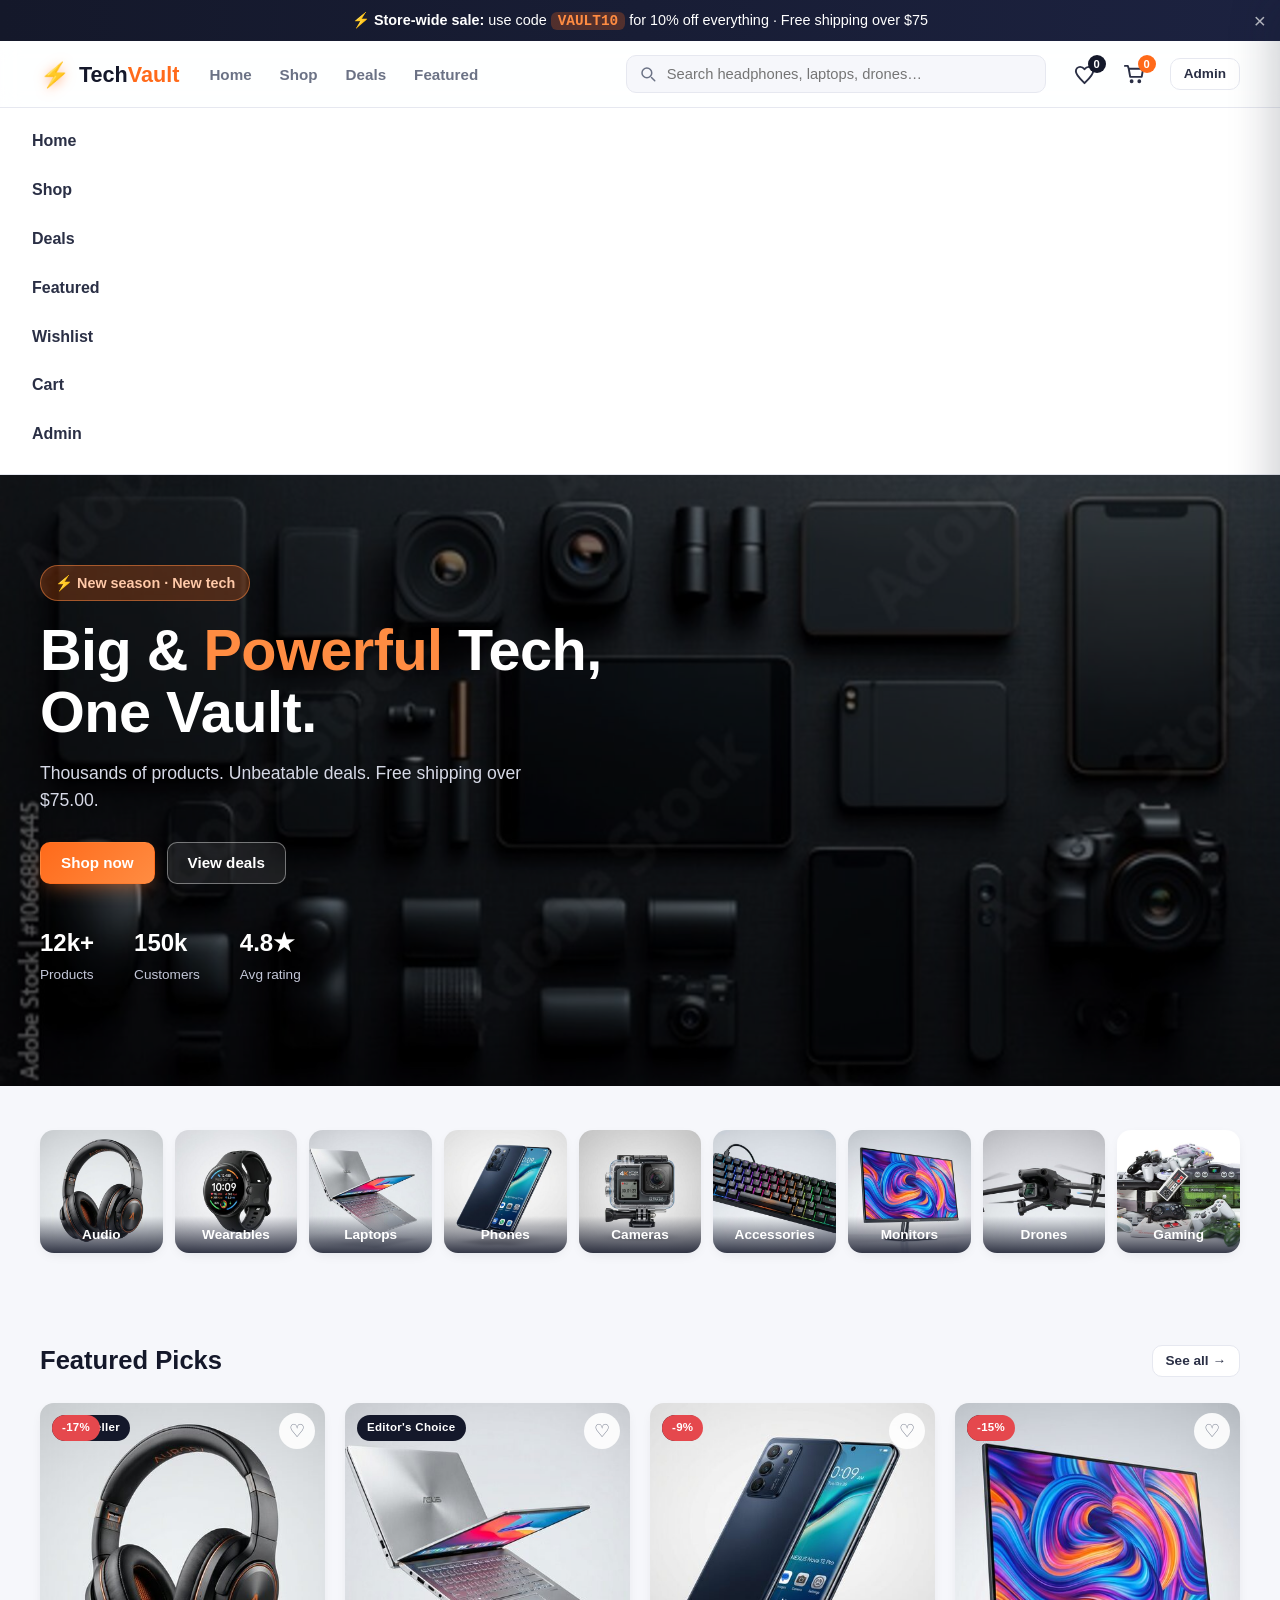
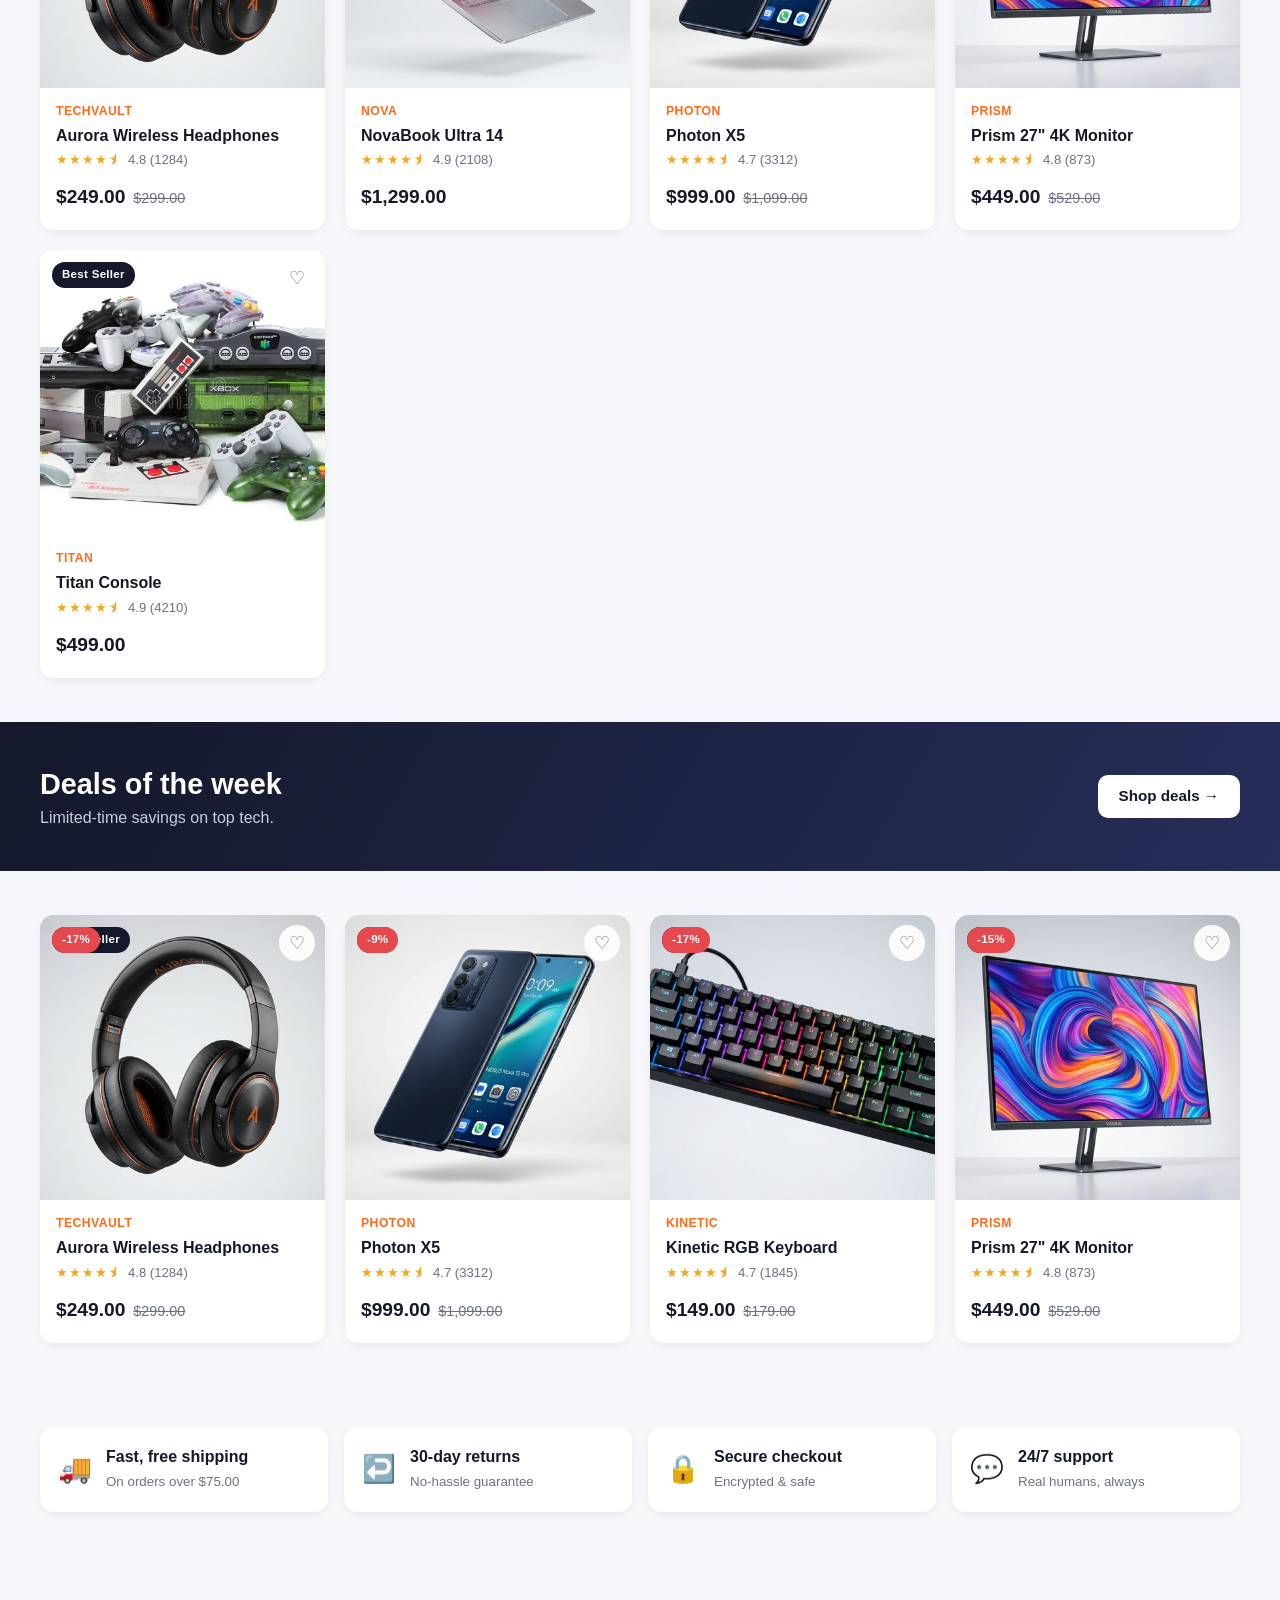
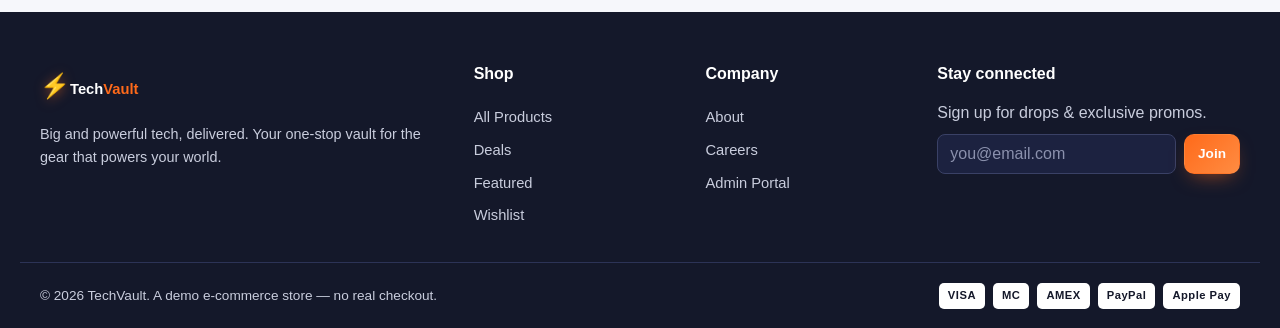
==== index.html @ e21f4eda "Build TechVault: full-featured static e-commerce store - Catalog of 12 tech products across 9 catego" ====
<!DOCTYPE html>
<html lang="en">
<head>
  <meta charset="UTF-8" />
  <meta name="viewport" content="width=device-width, initial-scale=1.0" />
  <title>TechVault — Big &amp; Powerful Tech Store</title>
  <meta name="description" content="TechVault: the full-featured electronics store. Shop laptops, phones, audio, wearables, cameras, drones and more with a powerful catalog, cart, checkout and admin." />
  <link rel="icon" href="data:image/svg+xml,<svg xmlns='http://www.w3.org/2000/svg' viewBox='0 0 100 100'><text y='.9em' font-size='90'>⚡</text></svg>" />
  <link rel="stylesheet" href="css/styles.css" />
</head>
<body>
  <!-- ============ TOP PROMO BAR ============ -->
  <div class="promo-bar" id="promoBar">
    <p>⚡ <strong>Store-wide sale:</strong> use code <code>VAULT10</code> for 10% off everything · Free shipping over $75</p>
    <button class="promo-close" aria-label="Dismiss promo" id="promoClose">&times;</button>
  </div>

  <!-- ============ HEADER ============ -->
  <header class="site-header" id="siteHeader">
    <div class="container header-inner">
      <a class="brand" href="#/" data-nav>
        <span class="brand-mark">⚡</span>
        <span class="brand-text">Tech<span>Vault</span></span>
      </a>

      <nav class="main-nav" aria-label="Primary">
        <a href="#/" data-nav>Home</a>
        <a href="#/shop" data-nav>Shop</a>
        <a href="#/shop?cat=deals" data-nav>Deals</a>
        <a href="#/shop?cat=featured" data-nav>Featured</a>
      </nav>

      <div class="header-search" role="search">
        <svg viewBox="0 0 24 24" class="search-ico" aria-hidden="true"><path d="M21 21l-4.35-4.35M17 10.5a6.5 6.5 0 11-13 0 6.5 6.5 0 0113 0z" fill="none" stroke="currentColor" stroke-width="2" stroke-linecap="round"/></svg>
        <input type="search" id="searchInput" placeholder="Search headphones, laptops, drones…" autocomplete="off" aria-label="Search products" />
        <div class="search-results" id="searchResults" hidden></div>
      </div>

      <div class="header-actions">
        <a href="#/wishlist" class="icon-btn" data-nav aria-label="Wishlist" data-count-el="wishlist">
          <svg viewBox="0 0 24 24" aria-hidden="true"><path d="M12 21C7 16 3 12.6 3 8.7 3 6 5 4 7.5 4c1.7 0 3.3.9 4.5 2.4C13.2 4.9 14.8 4 16.5 4 19 4 21 6 21 8.7c0 3.9-4 7.3-9 12.3z" fill="none" stroke="currentColor" stroke-width="2" stroke-linejoin="round"/></svg>
          <span class="count-badge" data-badge="wishlist" hidden>0</span>
        </a>
        <a href="#/cart" class="icon-btn" data-nav aria-label="Cart">
          <svg viewBox="0 0 24 24" aria-hidden="true"><path d="M6 6h15l-1.5 8.5h-12zM6 6L5 3H2M9 20a1 1 0 100-2 1 1 0 000 2zM17 20a1 1 0 100-2 1 1 0 000 2z" fill="none" stroke="currentColor" stroke-width="2" stroke-linecap="round" stroke-linejoin="round"/></svg>
          <span class="count-badge accent" data-badge="cart" hidden>0</span>
        </a>
        <a href="#/admin" class="btn btn-ghost btn-sm admin-link" data-nav>Admin</a>
      </div>

      <button class="nav-toggle" id="navToggle" aria-label="Menu" aria-expanded="false">
        <span></span><span></span><span></span>
      </button>
    </div>
  </header>

  <!-- ============ MOBILE MENU ============ -->
  <div class="mobile-menu" id="mobileMenu" hidden>
    <a href="#/" data-nav>Home</a>
    <a href="#/shop" data-nav>Shop</a>
    <a href="#/shop?cat=deals" data-nav>Deals</a>
    <a href="#/shop?cat=featured" data-nav>Featured</a>
    <a href="#/wishlist" data-nav>Wishlist</a>
    <a href="#/cart" data-nav>Cart</a>
    <a href="#/admin" data-nav>Admin</a>
  </div>

  <!-- ============ CART DRAWER ============ -->
  <aside class="drawer" id="cartDrawer" aria-hidden="true">
    <div class="drawer-header">
      <h2>Your Cart <span class="drawer-count" id="drawerCount">0</span></h2>
      <button class="icon-btn" id="drawerClose" aria-label="Close cart">&times;</button>
    </div>
    <div class="drawer-body" id="drawerBody"></div>
    <div class="drawer-footer" id="drawerFooter"></div>
  </aside>
  <div class="scrim" id="scrim" hidden></div>

  <!-- ============ MAIN ============ -->
  <main id="app" class="app" tabindex="-1"></main>

  <!-- ============ FOOTER ============ -->
  <footer class="site-footer">
    <div class="container footer-grid">
      <div class="footer-col">
        <a class="brand" href="#/" data-nav><span class="brand-mark">⚡</span><span class="brand-text">Tech<span>Vault</span></span></a>
        <p class="footer-tag">Big and powerful tech, delivered. Your one-stop vault for the gear that powers your world.</p>
      </div>
      <div class="footer-col">
        <h4>Shop</h4>
        <a href="#/shop" data-nav>All Products</a>
        <a href="#/shop?cat=deals" data-nav>Deals</a>
        <a href="#/shop?cat=featured" data-nav>Featured</a>
        <a href="#/wishlist" data-nav>Wishlist</a>
      </div>
      <div class="footer-col">
        <h4>Company</h4>
        <a href="#/" data-nav>About</a>
        <a href="#/" data-nav>Careers</a>
        <a href="#/admin" data-nav>Admin Portal</a>
      </div>
      <div class="footer-col">
        <h4>Stay connected</h4>
        <p>Sign up for drops &amp; exclusive promos.</p>
        <form class="newsletter" id="newsletterForm">
          <input type="email" placeholder="you@email.com" aria-label="Email" required />
          <button class="btn btn-primary btn-sm" type="submit">Join</button>
        </form>
      </div>
    </div>
    <div class="container footer-bottom">
      <span>© <span id="year"></span> TechVault. A demo e-commerce store — no real checkout.</span>
      <div class="footer-pay" aria-label="Payment methods">
        <span>VISA</span><span>MC</span><span>AMEX</span><span>PayPal</span><span>Apple&nbsp;Pay</span>
      </div>
    </div>
  </footer>

  <!-- ============ TOASTS ============ -->
  <div class="toasts" id="toasts" aria-live="polite"></div>

  <script src="js/data.js"></script>
  <script src="js/store.js"></script>
  <script src="js/app.js"></script>
</body>
</html>
---- css/styles.css ----
/* ============================================================
   TechVault — Design system & styles
   ============================================================ */

:root {
  --accent: #ff6a1a;
  --accent-2: #ff8c42;
  --ink: #14182a;
  --ink-2: #2a3150;
  --text: #2a2f45;
  --muted: #6b7285;
  --line: #e6e8f0;
  --bg: #f6f7fb;
  --card: #ffffff;
  --danger: #e5484d;
  --success: #16a34a;
  --gold: #f5a623;
  --radius: 14px;
  --shadow: 0 10px 30px -12px rgba(20,24,42,.18);
  --shadow-sm: 0 4px 14px -6px rgba(20,24,42,.15);
  --font: "Segoe UI", -apple-system, BlinkMacSystemFont, Roboto, Helvetica, Arial, sans-serif;
}

* { box-sizing: border-box; margin: 0; padding: 0; }
html { scroll-behavior: smooth; }
body {
  font-family: var(--font);
  color: var(--text);
  background: var(--bg);
  line-height: 1.55;
  -webkit-font-smoothing: antialiased;
}
img { max-width: 100%; display: block; }
a { color: inherit; text-decoration: none; }
button { font-family: inherit; cursor: pointer; }
input, select, textarea { font-family: inherit; font-size: 1rem; color: var(--text); }
.container { width: 100%; max-width: 1240px; margin: 0 auto; padding: 0 20px; }
.app { min-height: 60vh; }

/* ---------- Buttons ---------- */
.btn {
  display: inline-flex; align-items: center; justify-content: center; gap: 8px;
  padding: 11px 20px; border-radius: 10px; border: 1.5px solid transparent;
  font-weight: 600; font-size: .95rem; transition: all .18s ease; line-height: 1.2;
  background: transparent; color: var(--text); text-align: center;
}
.btn:active { transform: translateY(1px); }
.btn-primary { background: linear-gradient(135deg, var(--accent), var(--accent-2)); color: #fff; box-shadow: 0 8px 20px -8px rgba(255,106,26,.6); }
.btn-primary:hover { filter: brightness(1.06); transform: translateY(-1px); }
.btn-primary:disabled { opacity: .5; cursor: not-allowed; transform: none; }
.btn-ghost { border-color: var(--line); background: var(--card); }
.btn-ghost:hover { border-color: var(--accent); color: var(--accent); }
.btn-ghost.danger:hover { border-color: var(--danger); color: var(--danger); }
.btn-light { background: #fff; color: var(--ink); }
.btn-light:hover { background: #ffe9db; }
.btn-sm { padding: 7px 13px; font-size: .85rem; }
.btn-lg { padding: 14px 26px; font-size: 1.05rem; }
.btn-block { width: 100%; }

/* ---------- Promo bar ---------- */
.promo-bar { background: linear-gradient(90deg, var(--ink), #1c2240); color: #fff; text-align: center; padding: 9px 40px; font-size: .9rem; position: relative; }
.promo-bar code { background: rgba(255,106,26,.25); padding: 1px 7px; border-radius: 6px; color: var(--accent-2); font-weight: 700; }
.promo-close { position: absolute; right: 14px; top: 50%; transform: translateY(-50%); background: none; border: none; color: #fff; font-size: 1.3rem; line-height: 1; opacity: .7; }
.promo-close:hover { opacity: 1; }

/* ---------- Header ---------- */
.site-header { position: sticky; top: 0; z-index: 60; background: rgba(255,255,255,.9); backdrop-filter: blur(10px); border-bottom: 1px solid var(--line); transition: box-shadow .2s; }
.site-header.scrolled { box-shadow: var(--shadow-sm); }
.header-inner { display: flex; align-items: center; gap: 18px; height: 66px; }
.brand { display: inline-flex; align-items: center; gap: 9px; font-size: 1.35rem; font-weight: 800; color: var(--ink); white-space: nowrap; }
.brand-mark { font-size: 1.5rem; filter: drop-shadow(0 2px 6px rgba(255,106,26,.5)); }
.brand-text span { color: var(--accent); }
.main-nav { display: flex; gap: 4px; }
.main-nav a { padding: 8px 12px; border-radius: 8px; font-weight: 600; color: var(--muted); font-size: .95rem; transition: .15s; }
.main-nav a:hover { color: var(--accent); background: #fff1e8; }

.header-search { position: relative; flex: 1; max-width: 420px; margin-left: auto; }
.header-search .search-ico { position: absolute; left: 13px; top: 50%; transform: translateY(-50%); width: 18px; height: 18px; color: var(--muted); }
.header-search input { width: 100%; padding: 10px 14px 10px 40px; border: 1.5px solid var(--line); border-radius: 10px; background: var(--bg); font-size: .92rem; transition: .18s; }
.header-search input:focus { outline: none; border-color: var(--accent); background: #fff; box-shadow: 0 0 0 3px rgba(255,106,26,.15); }
.search-results { position: absolute; top: calc(100% + 8px); left: 0; right: 0; background: #fff; border: 1px solid var(--line); border-radius: 12px; box-shadow: var(--shadow); overflow: hidden; z-index: 70; }
.sr-item { display: flex; align-items: center; gap: 12px; padding: 10px 14px; border-bottom: 1px solid var(--line); transition: .12s; }
.sr-item:hover { background: var(--bg); }
.sr-item img { width: 42px; height: 42px; object-fit: cover; border-radius: 8px; background: var(--bg); }
.sr-item b, .sr-item small { display: block; }
.sr-item small { color: var(--muted); }
.sr-empty { padding: 14px; color: var(--muted); text-align: center; }

.header-actions { display: flex; align-items: center; gap: 8px; }
.icon-btn { position: relative; background: none; border: none; width: 42px; height: 42px; border-radius: 10px; display: inline-flex; align-items: center; justify-content: center; color: var(--text); font-size: 1.2rem; transition: .15s; }
.icon-btn svg { width: 23px; height: 23px; }
.icon-btn:hover { background: #fff1e8; color: var(--accent); }
.icon-btn.on { color: var(--accent); }
.icon-btn.big { font-size: 1.6rem; width: 52px; height: 52px; border: 1.5px solid var(--line); }
.count-badge { position: absolute; top: 2px; right: 0; background: var(--ink); color: #fff; font-size: .7rem; font-weight: 700; min-width: 18px; height: 18px; border-radius: 9px; display: inline-flex; align-items: center; justify-content: center; padding: 0 4px; }
.count-badge.accent { background: var(--accent); }
.admin-link { margin-left: 6px; }

/* ---------- Mobile menu / toggle ---------- */
.nav-toggle { display: none; background: none; border: none; flex-direction: column; gap: 5px; padding: 8px; }
.nav-toggle span { width: 24px; height: 2.5px; background: var(--ink); border-radius: 2px; }
.mobile-menu { display: flex; flex-direction: column; padding: 10px 20px 16px; background: #fff; border-bottom: 1px solid var(--line); gap: 2px; }
.mobile-menu a { padding: 11px 12px; border-radius: 8px; font-weight: 600; color: var(--text); }
.mobile-menu a:hover { background: var(--bg); color: var(--accent); }

/* ---------- Hero ---------- */
.hero { position: relative; color: #fff; overflow: hidden; }
.hero-bg { position: absolute; inset: 0; background-size: cover; background-position: center; filter: brightness(.45) saturate(1.1); }
.hero-inner { position: relative; padding: 90px 20px 100px; max-width: 1240px; margin: 0 auto; }
.hero-eyebrow { display: inline-block; background: rgba(255,106,26,.25); border: 1px solid rgba(255,138,66,.5); color: #ffc9a8; padding: 6px 14px; border-radius: 30px; font-weight: 600; font-size: .9rem; margin-bottom: 18px; }
.hero-title { font-size: clamp(2.2rem, 5vw, 3.6rem); line-height: 1.08; font-weight: 800; letter-spacing: -.5px; }
.hero-title em { font-style: normal; color: var(--accent-2); }
.hero-sub { margin-top: 16px; font-size: 1.1rem; color: #d6d9e6; max-width: 520px; }
.hero-cta { margin-top: 28px; display: flex; gap: 12px; flex-wrap: wrap; }
.hero-cta .btn-ghost { border-color: rgba(255,255,255,.4); background: rgba(255,255,255,.08); color: #fff; }
.hero-cta .btn-ghost:hover { background: rgba(255,255,255,.18); color: #fff; }
.hero-stats { margin-top: 40px; display: flex; gap: 40px; }
.hero-stats b { display: block; font-size: 1.5rem; }
.hero-stats span { color: #c3c7d8; font-size: .85rem; }

/* ---------- Sections ---------- */
.section { padding: 44px 20px; }
.section-head { display: flex; align-items: center; justify-content: space-between; margin-bottom: 22px; }
.section-head h2 { font-size: 1.6rem; color: var(--ink); }

/* ---------- Category tiles ---------- */
.cat-grid { display: grid; grid-template-columns: repeat(9, 1fr); gap: 12px; }
.cat-tile { position: relative; border-radius: var(--radius); overflow: hidden; aspect-ratio: 1/1; display: flex; align-items: flex-end; box-shadow: var(--shadow-sm); transition: transform .2s; }
.cat-tile:hover { transform: translateY(-4px); }
.cat-tile img { position: absolute; inset: 0; width: 100%; height: 100%; object-fit: cover; }
.cat-tile span { position: relative; z-index: 2; width: 100%; padding: 8px 6px; background: linear-gradient(transparent, rgba(20,24,42,.85)); color: #fff; font-weight: 700; font-size: .85rem; text-align: center; }

/* ---------- Product grid / cards ---------- */
.grid { display: grid; grid-template-columns: repeat(auto-fill, minmax(240px, 1fr)); gap: 20px; }
.card { background: var(--card); border-radius: var(--radius); overflow: hidden; box-shadow: var(--shadow-sm); transition: transform .2s, box-shadow .2s; display: flex; flex-direction: column; }
.card:hover { transform: translateY(-4px); box-shadow: var(--shadow); }
.card-media { position: relative; aspect-ratio: 1/1; background: #f2f3f8; overflow: hidden; }
.card-media img { width: 100%; height: 100%; object-fit: cover; transition: transform .3s; }
.card:hover .card-media img { transform: scale(1.05); }
.badge { position: absolute; top: 12px; left: 12px; background: var(--ink); color: #fff; font-size: .72rem; font-weight: 700; padding: 4px 10px; border-radius: 20px; letter-spacing: .3px; z-index: 2; }
.badge.discount { background: var(--danger); }
.wish-btn { position: absolute; top: 10px; right: 10px; width: 36px; height: 36px; border-radius: 50%; border: none; background: rgba(255,255,255,.9); color: var(--muted); font-size: 1.15rem; display: flex; align-items: center; justify-content: center; z-index: 2; transition: .15s; }
.wish-btn:hover { color: var(--danger); transform: scale(1.08); }
.wish-btn.on { color: var(--danger); }
.quick-add { position: absolute; bottom: 10px; left: 50%; transform: translateX(-50%) translateY(60px); background: rgba(20,24,42,.9); color: #fff; border: none; padding: 9px 16px; border-radius: 24px; font-weight: 600; font-size: .85rem; opacity: 0; transition: .2s; white-space: nowrap; z-index: 2; }
.card:hover .quick-add { opacity: 1; transform: translateX(-50%) translateY(0); }
.card-body { padding: 14px 16px 18px; display: flex; flex-direction: column; gap: 4px; flex: 1; }
.card-cat { color: var(--accent); font-size: .76rem; font-weight: 700; text-transform: uppercase; letter-spacing: .5px; }
.card-title { font-size: 1rem; color: var(--ink); font-weight: 700; line-height: 1.35; }
.card-title a:hover { color: var(--accent); }
.card-rate { color: var(--muted); font-size: .82rem; display: flex; align-items: center; gap: 6px; }
.stars { color: var(--gold); letter-spacing: 1px; }
.card-price { margin-top: auto; display: flex; align-items: baseline; gap: 8px; padding-top: 8px; }
.price { font-size: 1.2rem; font-weight: 800; color: var(--ink); }
.old { color: var(--muted); font-size: .9rem; }

/* ---------- Deals band ---------- */
.deals-band { background: linear-gradient(120deg, var(--ink), #262e5a); color: #fff; }
.deals-inner { display: flex; align-items: center; justify-content: space-between; gap: 20px; padding: 40px 20px; flex-wrap: wrap; }
.deals-inner h2 { font-size: 1.8rem; }
.deals-inner p { color: #c9cddd; }

/* ---------- Perks ---------- */
.perks { display: grid; grid-template-columns: repeat(auto-fit, minmax(220px, 1fr)); gap: 16px; padding: 40px 20px; }
.perk { display: flex; gap: 14px; align-items: center; background: var(--card); padding: 18px; border-radius: var(--radius); box-shadow: var(--shadow-sm); }
.perk > span { font-size: 1.7rem; }
.perk b { display: block; color: var(--ink); }
.perk small { color: var(--muted); }

/* ---------- Shop ---------- */
.shop { display: grid; grid-template-columns: 250px 1fr; gap: 28px; padding: 36px 20px; }
.shop-filters { background: var(--card); border-radius: var(--radius); padding: 20px; height: fit-content; position: sticky; top: 82px; display: flex; flex-direction: column; gap: 16px; box-shadow: var(--shadow-sm); }
.shop-filters h3 { color: var(--ink); font-size: 1.05rem; }
.f-group { display: flex; flex-direction: column; gap: 6px; }
.f-group label { font-size: .82rem; font-weight: 600; color: var(--muted); }
.f-group select, .f-group input[type="range"] { width: 100%; }
.shop-filters select { padding: 9px 10px; border: 1.5px solid var(--line); border-radius: 8px; background: var(--bg); }
.f-check { display: flex; align-items: center; gap: 8px; font-size: .9rem; font-weight: 600; }
.f-check input { accent-color: var(--accent); width: 17px; height: 17px; }
.shop-toolbar { display: flex; align-items: center; justify-content: space-between; margin-bottom: 20px; gap: 12px; flex-wrap: wrap; }
.shop-toolbar h2 { font-size: 1.5rem; color: var(--ink); }
.toolbar-right { display: flex; align-items: center; gap: 14px; }
.result-count { color: var(--muted); font-size: .9rem; }
.shop-main select { padding: 9px 10px; border: 1.5px solid var(--line); border-radius: 8px; background: var(--card); }
.pager { display: flex; gap: 8px; justify-content: center; margin-top: 30px; }
.pg { width: 38px; height: 38px; border-radius: 9px; border: 1.5px solid var(--line); background: #fff; font-weight: 600; }
.pg.active { background: var(--accent); border-color: var(--accent); color: #fff; }
.pg:hover { border-color: var(--accent); color: var(--accent); }

/* ---------- Breadcrumbs / PDP ---------- */
.crumbs { font-size: .85rem; color: var(--muted); margin-bottom: 18px; display: flex; gap: 6px; flex-wrap: wrap; }
.crumbs a:hover { color: var(--accent); }
.pdp { display: grid; grid-template-columns: 1fr 1fr; gap: 40px; align-items: start; }
.pdp-media { position: relative; background: #fff; border-radius: var(--radius); padding: 24px; box-shadow: var(--shadow-sm); }
.pdp-img img { width: 100%; aspect-ratio: 1/1; object-fit: cover; border-radius: 10px; }
.pdp-info h1 { font-size: 1.9rem; color: var(--ink); line-height: 1.2; margin: 8px 0 10px; }
.pdp-rate { display: flex; align-items: center; gap: 8px; color: var(--muted); font-size: .92rem; }
.pdp-price { display: flex; align-items: baseline; gap: 14px; margin: 18px 0; }
.pdp-price .price { font-size: 1.9rem; }
.pdp-price .save { color: var(--success); font-weight: 600; font-size: .9rem; }
.pdp-desc { color: var(--text); margin-bottom: 14px; }
.pdp-stock { font-weight: 700; color: var(--success); margin-bottom: 18px; font-size: .95rem; }
.pdp-stock.out { color: var(--danger); }
.pdp-buy { display: flex; align-items: center; gap: 12px; margin-bottom: 12px; flex-wrap: wrap; }
.qty { display: inline-flex; align-items: center; border: 1.5px solid var(--line); border-radius: 10px; overflow: hidden; }
.qty button { width: 40px; height: 46px; border: none; background: var(--bg); font-size: 1.2rem; }
.qty button:hover { background: #eef0f6; }
.qty input { width: 54px; text-align: center; border: none; height: 46px; font-weight: 700; -moz-appearance: textfield; }
.qty input::-webkit-outer-spin-button, .qty input::-webkit-inner-spin-button { -webkit-appearance: none; }
.qty.mini button { width: 30px; height: 30px; font-size: 1rem; }
.qty.mini span { padding: 0 8px; font-weight: 700; }
.pdp-actions { margin-bottom: 20px; }
.pdp-specs { list-style: none; border: 1px solid var(--line); border-radius: var(--radius); overflow: hidden; }
.pdp-specs li { display: flex; justify-content: space-between; padding: 11px 16px; border-bottom: 1px solid var(--line); font-size: .92rem; }
.pdp-specs li:last-child { border-bottom: none; }
.pdp-specs span { color: var(--muted); }
.pdp-specs b { color: var(--ink); }

/* ---------- Cart drawer ---------- */
.drawer { position: fixed; top: 0; right: 0; bottom: 0; width: min(420px, 92vw); background: #fff; z-index: 90; box-shadow: -10px 0 40px rgba(20,24,42,.2); transform: translateX(100%); transition: transform .28s ease; display: flex; flex-direction: column; }
.drawer.open { transform: translateX(0); }
.drawer-header { display: flex; align-items: center; justify-content: space-between; padding: 18px 20px; border-bottom: 1px solid var(--line); }
.drawer-header h2 { font-size: 1.2rem; color: var(--ink); }
.drawer-count { background: var(--accent); color: #fff; font-size: .8rem; padding: 2px 9px; border-radius: 12px; }
.drawer-body { flex: 1; overflow-y: auto; padding: 14px 20px; }
.dline { display: flex; gap: 12px; padding: 12px 0; border-bottom: 1px solid var(--line); align-items: center; }
.dline img { width: 62px; height: 62px; object-fit: cover; border-radius: 8px; background: var(--bg); }
.dline-info { flex: 1; font-size: .9rem; }
.dline-info a { font-weight: 600; color: var(--ink); }
.dline-info a:hover { color: var(--accent); }
.dline-info .qty { margin-top: 6px; }
.drawer-footer { padding: 16px 20px 20px; border-top: 1px solid var(--line); }
.scrim { position: fixed; inset: 0; background: rgba(20,24,42,.5); z-index: 80; }
.promo-form { display: flex; gap: 8px; margin-bottom: 12px; }
.promo-form input { flex: 1; padding: 9px 12px; border: 1.5px solid var(--line); border-radius: 8px; }
.promo-form input:focus { outline: none; border-color: var(--accent); }
.promo-active { display: flex; align-items: center; justify-content: space-between; background: #e8f7ee; color: var(--success); padding: 9px 12px; border-radius: 8px; font-size: .9rem; margin-bottom: 12px; }
.promo-active .icon-btn { color: var(--success); }
.totals { display: flex; flex-direction: column; gap: 8px; font-size: .95rem; }
.totals > div { display: flex; justify-content: space-between; color: var(--muted); }
.totals .grand { color: var(--ink); font-size: 1.15rem; font-weight: 800; border-top: 1px solid var(--line); padding-top: 10px; margin-top: 4px; }
.totals .disc { color: var(--success); }
.drawer-footer .btn { margin-top: 14px; }

/* ---------- Cart page ---------- */
.page-title { font-size: 1.9rem; color: var(--ink); margin-bottom: 24px; }
.cart-layout { display: grid; grid-template-columns: 1fr 360px; gap: 28px; align-items: start; }
.cart-line { display: grid; grid-template-columns: 80px 1fr auto 100px 30px; gap: 16px; align-items: center; background: var(--card); padding: 14px; border-radius: var(--radius); box-shadow: var(--shadow-sm); margin-bottom: 12px; }
.cart-line img { width: 80px; height: 80px; object-fit: cover; border-radius: 8px; }
.cl-info b { color: var(--ink); display: block; }
.cl-info b:hover { color: var(--accent); }
.cl-price { color: var(--muted); font-size: .9rem; }
.cl-line-total { font-weight: 800; color: var(--ink); }
.cart-actions { display: flex; justify-content: space-between; margin-top: 16px; }
.cart-summary { padding: 22px; height: fit-content; position: sticky; top: 82px; }
.cart-summary h3 { margin-bottom: 14px; color: var(--ink); }

/* ---------- Checkout ---------- */
.checkout-layout { display: grid; grid-template-columns: 1fr 380px; gap: 28px; align-items: start; }
.co-form { background: var(--card); padding: 26px; border-radius: var(--radius); box-shadow: var(--shadow-sm); }
.co-form h3 { color: var(--ink); margin: 18px 0 12px; font-size: 1.05rem; }
.co-form h3:first-child { margin-top: 0; }
.field { display: flex; flex-direction: column; gap: 6px; margin-bottom: 14px; }
.field label { font-size: .85rem; font-weight: 600; color: var(--muted); }
.field input, .field textarea { padding: 11px 13px; border: 1.5px solid var(--line); border-radius: 9px; background: var(--bg); }
.field input:focus, .field textarea:focus { outline: none; border-color: var(--accent); background: #fff; box-shadow: 0 0 0 3px rgba(255,106,26,.13); }
.row { display: grid; grid-template-columns: 1fr 1fr; gap: 12px; }

/* ---------- Order confirm ---------- */
.order-confirm { background: var(--card); border-radius: var(--radius); padding: 40px; text-align: center; box-shadow: var(--shadow); max-width: 640px; margin: 0 auto; }
.oc-ico { width: 72px; height: 72px; border-radius: 50%; background: var(--success); color: #fff; font-size: 2.2rem; display: inline-flex; align-items: center; justify-content: center; margin-bottom: 16px; }
.order-confirm h1 { color: var(--ink); }
.order-confirm > p { color: var(--muted); margin: 10px 0 24px; }
.oc-meta { display: flex; justify-content: center; gap: 30px; margin-bottom: 24px; flex-wrap: wrap; }
.oc-meta span { display: block; color: var(--muted); font-size: .8rem; }
.oc-meta b { color: var(--ink); font-size: 1.1rem; }
.pill { display: inline-block; padding: 3px 12px; border-radius: 20px; font-size: .78rem; font-weight: 700; }
.pill.processing { background: #fff4e0; color: #b2700a; }
.pill.shipped { background: #e0edff; color: #1c56c4; }
.pill.delivered { background: #e8f7ee; color: var(--success); }
.pill.cancelled { background: #fdeaea; color: var(--danger); }
.oc-items { border: 1px solid var(--line); border-radius: var(--radius); overflow: hidden; margin-bottom: 24px; text-align: left; }
.oc-line { display: flex; align-items: center; gap: 12px; padding: 10px 14px; border-bottom: 1px solid var(--line); font-size: .9rem; }
.oc-line:last-child { border-bottom: none; }
.oc-line img { width: 44px; height: 44px; object-fit: cover; border-radius: 6px; }
.oc-line span { flex: 1; }
.oc-cta { display: flex; gap: 12px; justify-content: center; flex-wrap: wrap; }

/* ---------- Order list ---------- */
.order-list { display: flex; flex-direction: column; gap: 12px; }
.order-row { display: grid; grid-template-columns: 1fr 130px 120px auto; gap: 16px; align-items: center; background: var(--card); padding: 16px 20px; border-radius: var(--radius); box-shadow: var(--shadow-sm); }
.order-row small { display: block; color: var(--muted); }
.order-thumbs { display: flex; gap: 6px; }
.order-thumbs img { width: 40px; height: 40px; object-fit: cover; border-radius: 6px; }

/* ---------- Admin ---------- */
.admin-head { display: flex; align-items: center; justify-content: space-between; flex-wrap: wrap; gap: 14px; }
.stat-grid { display: grid; grid-template-columns: repeat(auto-fit, minmax(180px, 1fr)); gap: 16px; margin: 20px 0 30px; }
.stat { padding: 20px; display: flex; flex-direction: column; gap: 4px; }
.stat span { font-size: 1.7rem; }
.stat b { font-size: 1.7rem; color: var(--ink); }
.stat small { color: var(--muted); }
.sub { color: var(--ink); margin: 26px 0 14px; font-size: 1.3rem; }
.admin-table { overflow-x: auto; }
.admin-table .at-head, .admin-table .at-row { display: grid; grid-template-columns: 2fr 1fr 1fr 1fr 1.3fr; gap: 12px; align-items: center; padding: 12px 18px; }
.admin-table .at-head { background: var(--bg); font-weight: 700; font-size: .82rem; color: var(--muted); text-transform: uppercase; }
.admin-table .at-row { border-top: 1px solid var(--line); font-size: .9rem; }
.at-prod { display: flex; align-items: center; gap: 12px; }
.at-prod img { width: 42px; height: 42px; object-fit: cover; border-radius: 6px; }
.at-actions { display: flex; gap: 8px; align-items: center; }
.admin-table select { padding: 7px; border: 1.5px solid var(--line); border-radius: 7px; background: var(--bg); }
.admin-form { padding: 26px; max-width: 720px; }
.form-actions { display: flex; gap: 12px; margin-top: 20px; }
.admin-form textarea { resize: vertical; }

/* ---------- Auth ---------- */
.auth { display: flex; justify-content: center; padding-top: 60px; }
.auth-card { padding: 34px; max-width: 400px; width: 100%; }
.auth-card h2 { margin-bottom: 6px; color: var(--ink); }
.auth-card p { color: var(--muted); margin-bottom: 18px; }
.hint { display: block; margin-top: 12px; color: var(--muted); font-size: .82rem; }
.hint code { background: var(--bg); padding: 2px 6px; border-radius: 5px; }

/* ---------- Empty state ---------- */
.empty-state { text-align: center; padding: 60px 20px; }
.empty-state h2 { color: var(--ink); margin-bottom: 8px; }
.empty-state h3 { color: var(--ink); margin-bottom: 8px; }
.empty-state p { color: var(--muted); margin-bottom: 20px; }
.empty-state .btn { margin: 6px 4px; }
.empty-state.small { padding: 30px 10px; }
.empty-state.small .btn { margin-top: 12px; }

/* ---------- Toasts ---------- */
.toasts { position: fixed; bottom: 22px; right: 22px; z-index: 120; display: flex; flex-direction: column; gap: 10px; }
.toast { background: var(--ink); color: #fff; padding: 13px 18px; border-radius: 10px; box-shadow: var(--shadow); font-size: .92rem; opacity: 0; transform: translateY(12px); transition: .25s; max-width: 320px; border-left: 4px solid var(--accent); }
.toast.show { opacity: 1; transform: translateY(0); }
.toast-error { border-left-color: var(--danger); }

/* ---------- Footer ---------- */
.site-footer { background: var(--ink); color: #c9cddd; margin-top: 60px; }
.footer-grid { display: grid; grid-template-columns: 2fr 1fr 1fr 1.5fr; gap: 30px; padding: 50px 20px 30px; }
.footer-col h4 { color: #fff; margin-bottom: 14px; font-size: 1rem; }
.footer-col a { display: block; padding: 5px 0; color: #c9cddd; font-size: .92rem; }
.footer-col a:hover { color: var(--accent-2); }
.footer-tag { margin-top: 14px; font-size: .9rem; }
.footer-grid .brand { color: #fff; }
.newsletter { display: flex; gap: 8px; margin-top: 8px; }
.newsletter input { flex: 1; padding: 10px 12px; border-radius: 8px; border: 1px solid #3a4166; background: #1c2240; color: #fff; }
.newsletter input::placeholder { color: #8b91ad; }
.newsletter input:focus { outline: none; border-color: var(--accent); }
.footer-bottom { display: flex; align-items: center; justify-content: space-between; border-top: 1px solid #2c3356; padding: 20px; font-size: .85rem; flex-wrap: wrap; gap: 12px; }
.footer-pay { display: flex; gap: 8px; }
.footer-pay span { background: #fff; color: var(--ink); font-weight: 800; font-size: .7rem; padding: 4px 9px; border-radius: 5px; letter-spacing: .5px; }

/* ---------- Responsive ---------- */
@media (max-width: 1024px) {
  .cat-grid { grid-template-columns: repeat(5, 1fr); }
  .main-nav { display: none; }
  .nav-toggle { display: flex; }
  .cart-layout, .checkout-layout { grid-template-columns: 1fr; }
  .cart-summary { position: static; }
  .footer-grid { grid-template-columns: 1fr 1fr; }
}
@media (max-width: 768px) {
  .header-inner { gap: 10px; }
  .header-search { order: 5; max-width: none; flex-basis: 100%; margin: 0 0 12px; }
  .header-inner { flex-wrap: wrap; height: auto; padding: 12px 20px; }
  .admin-link { display: none; }
  .shop { grid-template-columns: 1fr; }
  .shop-filters { position: static; }
  .pdp { grid-template-columns: 1fr; }
  .hero-inner { padding: 60px 20px; }
  .hero-stats { gap: 24px; }
  .cart-line { grid-template-columns: 60px 1fr auto; }
  .cart-line img { width: 60px; height: 60px; }
  .cl-line-total { grid-column: 2 / 3; }
  .cat-grid { grid-template-columns: repeat(3, 1fr); }
  .footer-grid { grid-template-columns: 1fr; }
  .order-row { grid-template-columns: 1fr 1fr; }
}
@media (max-width: 480px) {
  .row { grid-template-columns: 1fr; }
  .perks { grid-template-columns: 1fr; }
}
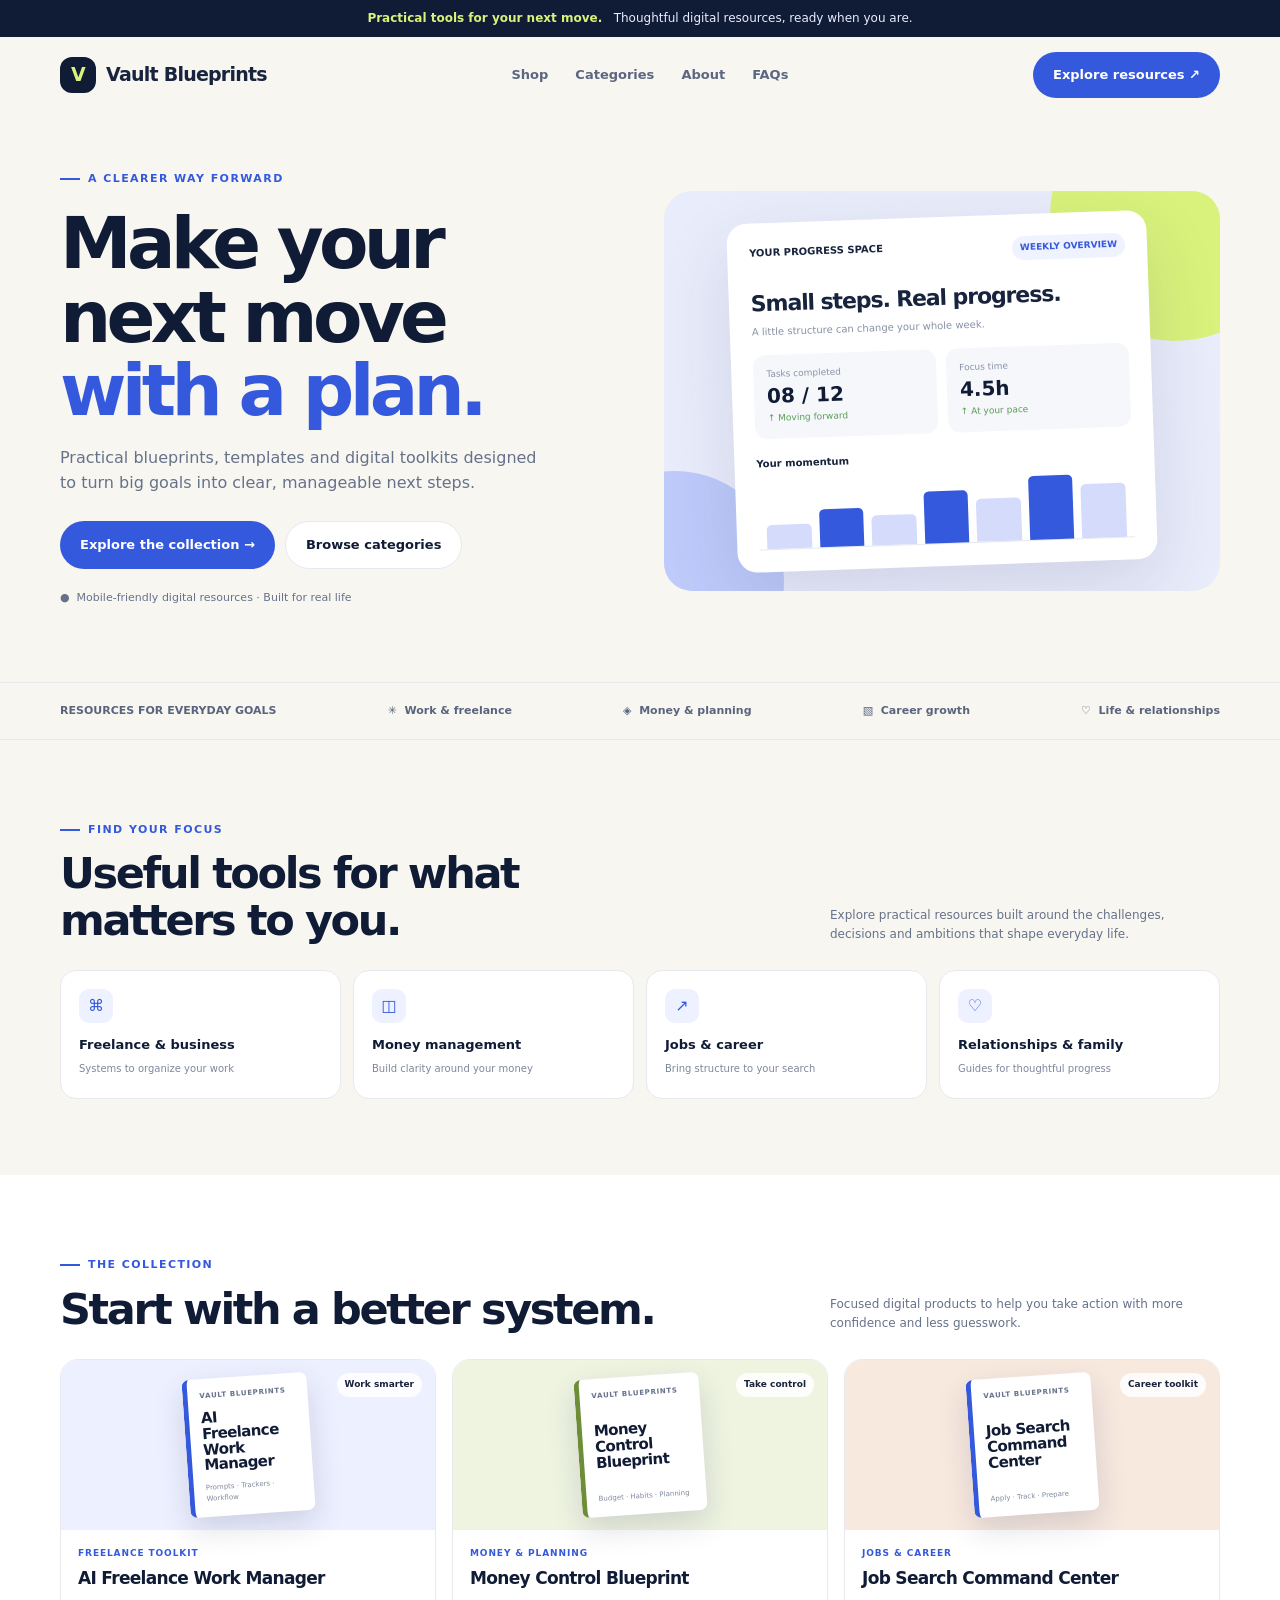
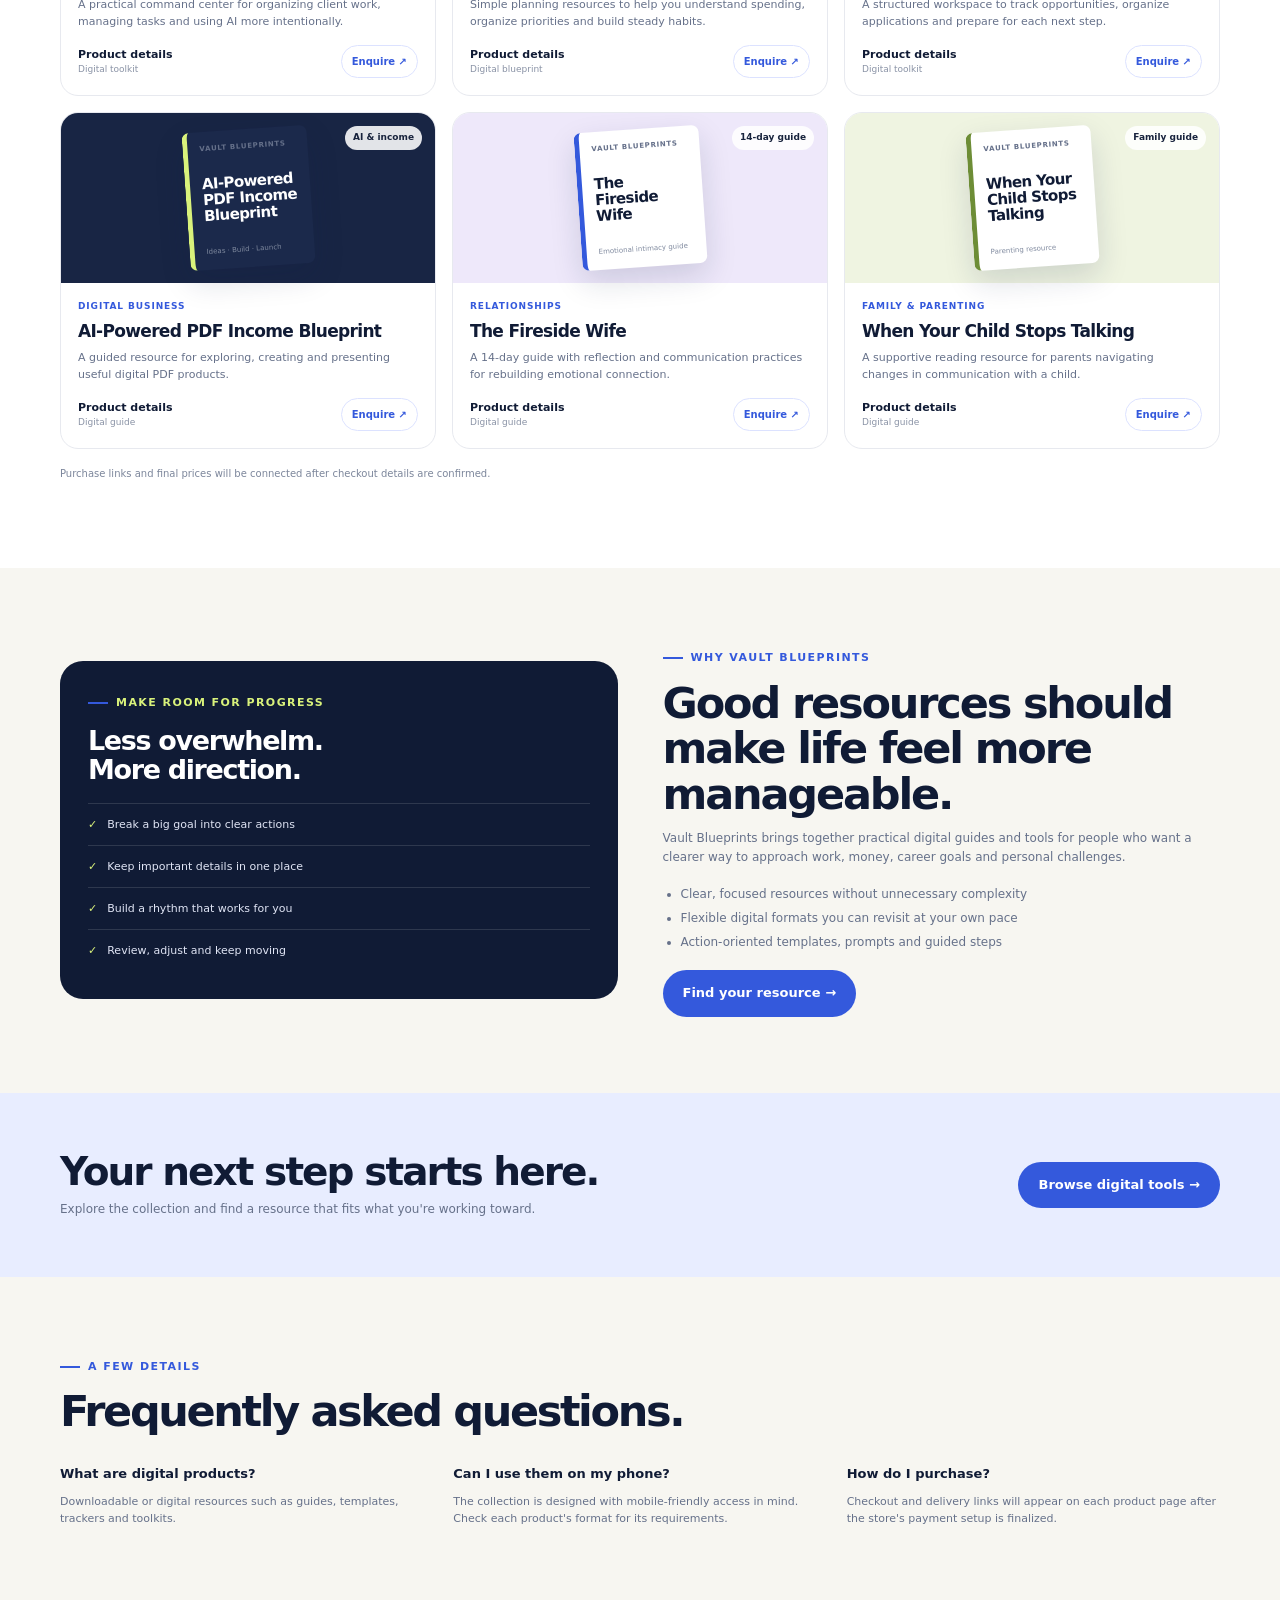
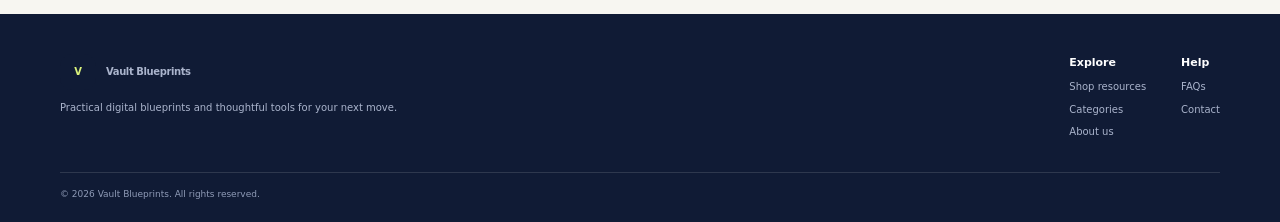
==== commit 0cee68f3: "feat: add responsive Vault Blueprints storefront homepage" ====
--- a/index.html
+++ b/index.html
@@ -1,126 +1,33 @@
-<!DOCTYPE html>
+<!doctype html>
 <html lang="en">
 <head>
-  <meta charset="UTF-8" />
-  <meta name="viewport" content="width=device-width, initial-scale=1.0" />
-  <title>TechVault — Big &amp; Powerful Tech Store</title>
-  <meta name="description" content="TechVault: the full-featured electronics store. Shop laptops, phones, audio, wearables, cameras, drones and more with a powerful catalog, cart, checkout and admin." />
-  <link rel="icon" href="data:image/svg+xml,<svg xmlns='http://www.w3.org/2000/svg' viewBox='0 0 100 100'><text y='.9em' font-size='90'>⚡</text></svg>" />
-  <link rel="stylesheet" href="css/styles.css" />
-</head>
+<meta charset="utf-8"><meta name="viewport" content="width=device-width,initial-scale=1">
+<meta name="theme-color" content="#101b35">
+<meta name="description" content="Practical digital blueprints, templates and toolkits for work, money, career and everyday life.">
+<title>Vault Blueprints — Tools for your next move</title>
+<style>
+:root{--navy:#101b35;--ink:#18233d;--muted:#66718a;--cream:#f7f6f1;--blue:#3459dc;--lime:#d9f27b;--line:#e7e9ef;--shadow:0 18px 50px #14234a12}*{box-sizing:border-box}html{scroll-behavior:smooth}body{margin:0;font-family:Inter,system-ui,-apple-system,"Segoe UI",sans-serif;color:var(--ink);background:var(--cream);line-height:1.55}a{text-decoration:none;color:inherit}.wrap{width:min(1160px,calc(100% - 36px));margin:auto}.announce{background:var(--navy);color:#e8edff;text-align:center;padding:9px;font-size:12px}.announce b{color:var(--lime)}header{height:76px;display:flex;align-items:center;justify-content:space-between}.brand{display:flex;align-items:center;gap:10px;font-weight:850;font-size:19px;letter-spacing:-.04em}.mark{display:grid;place-items:center;background:var(--navy);color:var(--lime);width:36px;height:36px;border-radius:12px}.nav{display:flex;gap:27px;color:#5c6680;font-size:13px;font-weight:650}.nav a:hover{color:var(--blue)}.btn{display:inline-flex;align-items:center;justify-content:center;padding:13px 20px;border-radius:30px;background:var(--blue);color:white;font-size:13px;font-weight:750}.btn.secondary{background:white;color:var(--navy);border:1px solid var(--line)}.hero{padding:52px 0 65px}.hero-grid{display:grid;grid-template-columns:1fr 1fr;align-items:center;gap:48px}.eyebrow{color:var(--blue);font-size:11px;letter-spacing:.13em;text-transform:uppercase;font-weight:850}.eyebrow:before{content:"";display:inline-block;width:20px;height:2px;background:var(--blue);vertical-align:middle;margin-right:8px}h1{font-size:clamp(42px,6vw,72px);line-height:1.02;letter-spacing:-.065em;color:var(--navy);margin:18px 0}h1 em{color:var(--blue);font-style:normal}.lead{font-size:16px;color:var(--muted);max-width:480px;margin-bottom:26px}.actions{display:flex;gap:10px;flex-wrap:wrap}.note{font-size:11px;color:var(--muted);margin-top:20px}.visual{background:#e9ecfa;min-height:400px;border-radius:28px;padding:25px;display:grid;place-items:center;position:relative;overflow:hidden}.visual:before,.visual:after{content:"";position:absolute;border-radius:50%;background:#d9f27b;width:250px;height:250px;right:-80px;top:-100px}.visual:after{background:#bdcafa;right:auto;top:auto;left:-100px;bottom:-100px;width:220px;height:220px}.dash{position:relative;z-index:1;background:white;border-radius:20px;padding:22px;width:min(100%,420px);box-shadow:0 25px 70px #25386b22;transform:rotate(-2deg)}.dash-top{display:flex;justify-content:space-between;font-size:10px;font-weight:800}.chip{background:#eff2ff;color:var(--blue);border-radius:20px;padding:5px 8px;font-size:9px}.dash h3{font-size:22px;letter-spacing:-.05em;margin:18px 0 3px}.dash p{font-size:10px;color:#8790a5;margin:0 0 15px}.metrics{display:grid;grid-template-columns:1fr 1fr;gap:10px}.metric{background:#f6f7fb;padding:13px;border-radius:12px}.metric small{display:block;color:#8992a7;font-size:9px}.metric b{font-size:20px;color:var(--navy)}.metric span{display:block;color:#5b9b58;font-size:9px}.bars{height:70px;display:flex;align-items:end;gap:8px;border-bottom:1px solid var(--line);padding:0 8px}.bars i{flex:1;background:#d5dcfb;border-radius:5px 5px 0 0}.bars i:nth-child(even){background:var(--blue)}.bars i:nth-child(1){height:35%}.bars i:nth-child(2){height:55%}.bars i:nth-child(3){height:43%}.bars i:nth-child(4){height:75%}.bars i:nth-child(5){height:62%}.bars i:nth-child(6){height:92%}.bars i:nth-child(7){height:78%}.trust{border-block:1px solid var(--line);padding:19px 0}.trust-row{display:flex;justify-content:space-between;gap:12px;flex-wrap:wrap;font-size:11px;font-weight:700;color:#59647d}.section{padding:76px 0}.section-head{display:flex;justify-content:space-between;align-items:end;gap:20px;margin-bottom:27px}.section-head h2{font-size:clamp(29px,4vw,43px);line-height:1.08;letter-spacing:-.055em;color:var(--navy);margin:10px 0 0}.section-head p{font-size:12px;color:var(--muted);max-width:390px;margin:0}.categories{display:grid;grid-template-columns:repeat(4,1fr);gap:12px}.category{background:white;border:1px solid var(--line);border-radius:16px;padding:18px;min-height:120px}.category:hover,.product:hover{box-shadow:var(--shadow);transform:translateY(-3px)}.cat-icon{display:grid;place-items:center;width:34px;height:34px;border-radius:10px;background:#eef1ff;color:var(--blue);margin-bottom:12px;font-size:16px}.category b{display:block;color:var(--navy);font-size:13px}.category small{color:#7e879b;font-size:10px}.shop{background:white}.products{display:grid;grid-template-columns:repeat(3,1fr);gap:16px}.product{border:1px solid var(--line);border-radius:18px;overflow:hidden;display:flex;flex-direction:column;transition:.2s;background:white}.art{min-height:170px;background:#edf0ff;display:grid;place-items:center;position:relative}.art.green{background:#eff4e1}.art.peach{background:#f8e9df}.art.dark{background:#182544}.art.lilac{background:#eee8fa}.tag{position:absolute;top:13px;right:13px;background:#ffffffdf;border-radius:20px;padding:5px 8px;font-size:9px;font-weight:800}.cover{width:125px;height:138px;background:white;border-radius:7px;box-shadow:0 12px 30px #17234826;padding:12px;display:flex;flex-direction:column;justify-content:space-between;transform:rotate(-4deg);border-left:5px solid var(--blue)}.green .cover{border-color:#6d8d36}.dark .cover{background:#1b294b;border-color:var(--lime)}.cover small{font-size:7px;font-weight:800;letter-spacing:.1em;color:#65708a}.cover strong{font-size:15px;line-height:1.05;letter-spacing:-.04em;color:var(--navy)}.dark .cover strong{color:white}.cover span{font-size:7px;color:#7f899e}.body{padding:17px;display:flex;flex-direction:column;flex:1}.type{font-size:9px;letter-spacing:.1em;text-transform:uppercase;color:var(--blue);font-weight:800}.body h3{font-size:17px;line-height:1.2;letter-spacing:-.04em;color:var(--navy);margin:7px 0}.body p{font-size:11px;color:var(--muted);margin:0 0 15px}.bottom{margin-top:auto;display:flex;justify-content:space-between;align-items:center;gap:8px}.price{font-size:11px;font-weight:800;color:var(--navy)}.price small{display:block;font-size:9px;font-weight:400;color:#8992a5}.link{font-size:10px;color:var(--blue);font-weight:800;border:1px solid #dce2ff;border-radius:20px;padding:8px 10px}.muted{font-size:10px;color:#7c869b;margin-top:17px}.about-grid{display:grid;grid-template-columns:1fr 1fr;gap:45px;align-items:center}.panel{background:var(--navy);color:white;padding:28px;border-radius:23px}.panel h3{font-size:27px;line-height:1.1;letter-spacing:-.05em;margin:12px 0 18px}.panel .eyebrow{color:var(--lime)}.task{border-top:1px solid #ffffff20;padding:12px 0;font-size:11px;color:#e0e5f5}.task span{color:var(--lime);margin-right:10px}.about-copy h2{font-size:clamp(30px,4vw,43px);line-height:1.06;letter-spacing:-.05em;color:var(--navy);margin:12px 0}.about-copy p,.about-copy li{font-size:12px;color:var(--muted)}.about-copy ul{padding-left:18px;line-height:2}.cta{background:#e8edff;padding:58px 0}.cta-row{display:flex;justify-content:space-between;align-items:center;gap:20px}.cta h2{font-size:clamp(27px,4vw,39px);line-height:1.1;letter-spacing:-.05em;color:var(--navy);margin:0 0 7px}.cta p{font-size:12px;color:var(--muted);margin:0}.faq-grid{display:grid;grid-template-columns:repeat(3,1fr);gap:20px}.faq-grid b{font-size:13px;color:var(--navy)}.faq-grid p{font-size:11px;color:var(--muted);margin-top:7px}.footer{background:var(--navy);color:white;padding:40px 0 20px}.footer-row{display:flex;justify-content:space-between;gap:25px;flex-wrap:wrap;padding-bottom:25px}.footer p,.footer a{font-size:10px;color:#aab4cc}.footer-links{display:flex;gap:35px}.footer-links b{display:block;color:white;font-size:11px;margin-bottom:8px}.footer-links a{display:block;margin:7px 0}.copyright{border-top:1px solid #ffffff20;padding-top:15px;color:#8f9bb7;font-size:9px}
+@media(max-width:850px){.hero-grid,.about-grid{grid-template-columns:1fr;gap:28px}.visual{min-height:360px}.categories{grid-template-columns:repeat(2,1fr)}.products{grid-template-columns:repeat(2,1fr)}.section{padding:60px 0}.section-head{align-items:start;flex-direction:column}.section-head p{max-width:600px}.cta-row{align-items:flex-start;flex-direction:column}}
+@media(max-width:560px){.wrap{width:calc(100% - 30px)}header{height:66px}.nav{display:none}.brand{font-size:16px}.mark{width:31px;height:31px}.hero{padding:34px 0 42px}h1{font-size:46px}.lead{font-size:14px}.visual{min-height:325px;padding:16px}.dash{padding:17px}.trust-row{justify-content:center}.trust-row span:first-child{width:100%;text-align:center}.categories{gap:9px}.category{padding:13px;min-height:112px}.products{grid-template-columns:1fr;gap:12px}.product{display:grid;grid-template-columns:38% 62%}.art{height:100%;min-height:100%;padding:8px}.cover{width:91px;height:115px;padding:9px}.cover strong{font-size:12px}.body{padding:14px}.body h3{font-size:15px}.body p{font-size:10px}.bottom{align-items:end}.price{font-size:10px}.link{font-size:9px;padding:7px 8px}.panel{padding:22px}.faq-grid{grid-template-columns:1fr;gap:12px}.footer-links{gap:20px}}@media(prefers-reduced-motion:reduce){html{scroll-behavior:auto}*,*:before,*:after{transition:none!important}}
+</style></head>
 <body>
-  <!-- ============ TOP PROMO BAR ============ -->
-  <div class="promo-bar" id="promoBar">
-    <p>⚡ <strong>Store-wide sale:</strong> use code <code>VAULT10</code> for 10% off everything · Free shipping over $75</p>
-    <button class="promo-close" aria-label="Dismiss promo" id="promoClose">&times;</button>
-  </div>
-
-  <!-- ============ HEADER ============ -->
-  <header class="site-header" id="siteHeader">
-    <div class="container header-inner">
-      <a class="brand" href="#/" data-nav>
-        <span class="brand-mark">⚡</span>
-        <span class="brand-text">Tech<span>Vault</span></span>
-      </a>
-
-      <nav class="main-nav" aria-label="Primary">
-        <a href="#/" data-nav>Home</a>
-        <a href="#/shop" data-nav>Shop</a>
-        <a href="#/shop?cat=deals" data-nav>Deals</a>
-        <a href="#/shop?cat=featured" data-nav>Featured</a>
-      </nav>
-
-      <div class="header-search" role="search">
-        <svg viewBox="0 0 24 24" class="search-ico" aria-hidden="true"><path d="M21 21l-4.35-4.35M17 10.5a6.5 6.5 0 11-13 0 6.5 6.5 0 0113 0z" fill="none" stroke="currentColor" stroke-width="2" stroke-linecap="round"/></svg>
-        <input type="search" id="searchInput" placeholder="Search headphones, laptops, drones…" autocomplete="off" aria-label="Search products" />
-        <div class="search-results" id="searchResults" hidden></div>
-      </div>
-
-      <div class="header-actions">
-        <a href="#/wishlist" class="icon-btn" data-nav aria-label="Wishlist" data-count-el="wishlist">
-          <svg viewBox="0 0 24 24" aria-hidden="true"><path d="M12 21C7 16 3 12.6 3 8.7 3 6 5 4 7.5 4c1.7 0 3.3.9 4.5 2.4C13.2 4.9 14.8 4 16.5 4 19 4 21 6 21 8.7c0 3.9-4 7.3-9 12.3z" fill="none" stroke="currentColor" stroke-width="2" stroke-linejoin="round"/></svg>
-          <span class="count-badge" data-badge="wishlist" hidden>0</span>
-        </a>
-        <a href="#/cart" class="icon-btn" data-nav aria-label="Cart">
-          <svg viewBox="0 0 24 24" aria-hidden="true"><path d="M6 6h15l-1.5 8.5h-12zM6 6L5 3H2M9 20a1 1 0 100-2 1 1 0 000 2zM17 20a1 1 0 100-2 1 1 0 000 2z" fill="none" stroke="currentColor" stroke-width="2" stroke-linecap="round" stroke-linejoin="round"/></svg>
-          <span class="count-badge accent" data-badge="cart" hidden>0</span>
-        </a>
-        <a href="#/admin" class="btn btn-ghost btn-sm admin-link" data-nav>Admin</a>
-      </div>
-
-      <button class="nav-toggle" id="navToggle" aria-label="Menu" aria-expanded="false">
-        <span></span><span></span><span></span>
-      </button>
-    </div>
-  </header>
-
-  <!-- ============ MOBILE MENU ============ -->
-  <div class="mobile-menu" id="mobileMenu" hidden>
-    <a href="#/" data-nav>Home</a>
-    <a href="#/shop" data-nav>Shop</a>
-    <a href="#/shop?cat=deals" data-nav>Deals</a>
-    <a href="#/shop?cat=featured" data-nav>Featured</a>
-    <a href="#/wishlist" data-nav>Wishlist</a>
-    <a href="#/cart" data-nav>Cart</a>
-    <a href="#/admin" data-nav>Admin</a>
-  </div>
-
-  <!-- ============ CART DRAWER ============ -->
-  <aside class="drawer" id="cartDrawer" aria-hidden="true">
-    <div class="drawer-header">
-      <h2>Your Cart <span class="drawer-count" id="drawerCount">0</span></h2>
-      <button class="icon-btn" id="drawerClose" aria-label="Close cart">&times;</button>
-    </div>
-    <div class="drawer-body" id="drawerBody"></div>
-    <div class="drawer-footer" id="drawerFooter"></div>
-  </aside>
-  <div class="scrim" id="scrim" hidden></div>
-
-  <!-- ============ MAIN ============ -->
-  <main id="app" class="app" tabindex="-1"></main>
-
-  <!-- ============ FOOTER ============ -->
-  <footer class="site-footer">
-    <div class="container footer-grid">
-      <div class="footer-col">
-        <a class="brand" href="#/" data-nav><span class="brand-mark">⚡</span><span class="brand-text">Tech<span>Vault</span></span></a>
-        <p class="footer-tag">Big and powerful tech, delivered. Your one-stop vault for the gear that powers your world.</p>
-      </div>
-      <div class="footer-col">
-        <h4>Shop</h4>
-        <a href="#/shop" data-nav>All Products</a>
-        <a href="#/shop?cat=deals" data-nav>Deals</a>
-        <a href="#/shop?cat=featured" data-nav>Featured</a>
-        <a href="#/wishlist" data-nav>Wishlist</a>
-      </div>
-      <div class="footer-col">
-        <h4>Company</h4>
-        <a href="#/" data-nav>About</a>
-        <a href="#/" data-nav>Careers</a>
-        <a href="#/admin" data-nav>Admin Portal</a>
-      </div>
-      <div class="footer-col">
-        <h4>Stay connected</h4>
-        <p>Sign up for drops &amp; exclusive promos.</p>
-        <form class="newsletter" id="newsletterForm">
-          <input type="email" placeholder="you@email.com" aria-label="Email" required />
-          <button class="btn btn-primary btn-sm" type="submit">Join</button>
-        </form>
-      </div>
-    </div>
-    <div class="container footer-bottom">
-      <span>© <span id="year"></span> TechVault. A demo e-commerce store — no real checkout.</span>
-      <div class="footer-pay" aria-label="Payment methods">
-        <span>VISA</span><span>MC</span><span>AMEX</span><span>PayPal</span><span>Apple&nbsp;Pay</span>
-      </div>
-    </div>
-  </footer>
-
-  <!-- ============ TOASTS ============ -->
-  <div class="toasts" id="toasts" aria-live="polite"></div>
-
-  <script src="js/data.js"></script>
-  <script src="js/store.js"></script>
-  <script src="js/app.js"></script>
-</body>
-</html>
+<div class="announce"><b>Practical tools for your next move.</b> &nbsp; Thoughtful digital resources, ready when you are.</div>
+<header class="wrap"><a class="brand" href="#"><span class="mark">V</span>Vault Blueprints</a><nav class="nav"><a href="#shop">Shop</a><a href="#categories">Categories</a><a href="#about">About</a><a href="#faq">FAQs</a></nav><a class="btn" href="#shop">Explore resources ↗</a></header>
+<main>
+<section class="hero"><div class="wrap hero-grid"><div><span class="eyebrow">A clearer way forward</span><h1>Make your next move <em>with a plan.</em></h1><p class="lead">Practical blueprints, templates and digital toolkits designed to turn big goals into clear, manageable next steps.</p><div class="actions"><a class="btn" href="#shop">Explore the collection →</a><a class="btn secondary" href="#categories">Browse categories</a></div><p class="note">● &nbsp;Mobile-friendly digital resources · Built for real life</p></div><div class="visual" aria-label="Decorative digital planning dashboard"><div class="dash"><div class="dash-top"><span>YOUR PROGRESS SPACE</span><span class="chip">WEEKLY OVERVIEW</span></div><h3>Small steps. Real progress.</h3><p>A little structure can change your whole week.</p><div class="metrics"><div class="metric"><small>Tasks completed</small><b>08 / 12</b><span>↑ Moving forward</span></div><div class="metric"><small>Focus time</small><b>4.5h</b><span>↑ At your pace</span></div></div><p style="font-weight:750;color:#18233d;margin:17px 0 8px">Your momentum</p><div class="bars"><i></i><i></i><i></i><i></i><i></i><i></i><i></i></div></div></div></div></section>
+<div class="trust"><div class="wrap trust-row"><span>RESOURCES FOR EVERYDAY GOALS</span><span>✳ &nbsp;Work & freelance</span><span>◈ &nbsp;Money & planning</span><span>▧ &nbsp;Career growth</span><span>♡ &nbsp;Life & relationships</span></div></div>
+<section class="section" id="categories"><div class="wrap"><div class="section-head"><div><span class="eyebrow">Find your focus</span><h2>Useful tools for what<br>matters to you.</h2></div><p>Explore practical resources built around the challenges, decisions and ambitions that shape everyday life.</p></div><div class="categories"><a class="category" href="#shop"><span class="cat-icon">⌘</span><b>Freelance & business</b><small>Systems to organize your work</small></a><a class="category" href="#shop"><span class="cat-icon">◫</span><b>Money management</b><small>Build clarity around your money</small></a><a class="category" href="#shop"><span class="cat-icon">↗</span><b>Jobs & career</b><small>Bring structure to your search</small></a><a class="category" href="#shop"><span class="cat-icon">♡</span><b>Relationships & family</b><small>Guides for thoughtful progress</small></a></div></div></section>
+<section class="section shop" id="shop"><div class="wrap"><div class="section-head"><div><span class="eyebrow">The collection</span><h2>Start with a better system.</h2></div><p>Focused digital products to help you take action with more confidence and less guesswork.</p></div><div class="products">
+<article class="product"><div class="art"><span class="tag">Work smarter</span><div class="cover"><small>VAULT BLUEPRINTS</small><strong>AI Freelance Work Manager</strong><span>Prompts · Trackers · Workflow</span></div></div><div class="body"><span class="type">Freelance toolkit</span><h3>AI Freelance Work Manager</h3><p>A practical command center for organizing client work, managing tasks and using AI more intentionally.</p><div class="bottom"><span class="price">Product details<small>Digital toolkit</small></span><a class="link" href="#contact">Enquire ↗</a></div></div></article>
+<article class="product"><div class="art green"><span class="tag">Take control</span><div class="cover"><small>VAULT BLUEPRINTS</small><strong>Money Control Blueprint</strong><span>Budget · Habits · Planning</span></div></div><div class="body"><span class="type">Money & planning</span><h3>Money Control Blueprint</h3><p>Simple planning resources to help you understand spending, organize priorities and build steady habits.</p><div class="bottom"><span class="price">Product details<small>Digital blueprint</small></span><a class="link" href="#contact">Enquire ↗</a></div></div></article>
+<article class="product"><div class="art peach"><span class="tag">Career toolkit</span><div class="cover"><small>VAULT BLUEPRINTS</small><strong>Job Search Command Center</strong><span>Apply · Track · Prepare</span></div></div><div class="body"><span class="type">Jobs & career</span><h3>Job Search Command Center</h3><p>A structured workspace to track opportunities, organize applications and prepare for each next step.</p><div class="bottom"><span class="price">Product details<small>Digital toolkit</small></span><a class="link" href="#contact">Enquire ↗</a></div></div></article>
+<article class="product"><div class="art dark"><span class="tag">AI & income</span><div class="cover"><small>VAULT BLUEPRINTS</small><strong>AI-Powered PDF Income Blueprint</strong><span>Ideas · Build · Launch</span></div></div><div class="body"><span class="type">Digital business</span><h3>AI-Powered PDF Income Blueprint</h3><p>A guided resource for exploring, creating and presenting useful digital PDF products.</p><div class="bottom"><span class="price">Product details<small>Digital guide</small></span><a class="link" href="#contact">Enquire ↗</a></div></div></article>
+<article class="product"><div class="art lilac"><span class="tag">14-day guide</span><div class="cover"><small>VAULT BLUEPRINTS</small><strong>The Fireside Wife</strong><span>Emotional intimacy guide</span></div></div><div class="body"><span class="type">Relationships</span><h3>The Fireside Wife</h3><p>A 14-day guide with reflection and communication practices for rebuilding emotional connection.</p><div class="bottom"><span class="price">Product details<small>Digital guide</small></span><a class="link" href="#contact">Enquire ↗</a></div></div></article>
+<article class="product"><div class="art green"><span class="tag">Family guide</span><div class="cover"><small>VAULT BLUEPRINTS</small><strong>When Your Child Stops Talking</strong><span>Parenting resource</span></div></div><div class="body"><span class="type">Family & parenting</span><h3>When Your Child Stops Talking</h3><p>A supportive reading resource for parents navigating changes in communication with a child.</p><div class="bottom"><span class="price">Product details<small>Digital guide</small></span><a class="link" href="#contact">Enquire ↗</a></div></div></article>
+</div><p class="muted">Purchase links and final prices will be connected after checkout details are confirmed.</p></div></section>
+<section class="section" id="about"><div class="wrap about-grid"><div class="panel"><span class="eyebrow">Make room for progress</span><h3>Less overwhelm.<br>More direction.</h3><div class="task"><span>✓</span>Break a big goal into clear actions</div><div class="task"><span>✓</span>Keep important details in one place</div><div class="task"><span>✓</span>Build a rhythm that works for you</div><div class="task"><span>✓</span>Review, adjust and keep moving</div></div><div class="about-copy"><span class="eyebrow">Why Vault Blueprints</span><h2>Good resources should make life feel more manageable.</h2><p>Vault Blueprints brings together practical digital guides and tools for people who want a clearer way to approach work, money, career goals and personal challenges.</p><ul><li>Clear, focused resources without unnecessary complexity</li><li>Flexible digital formats you can revisit at your own pace</li><li>Action-oriented templates, prompts and guided steps</li></ul><a class="btn" href="#shop">Find your resource →</a></div></div></section>
+<section class="cta" id="contact"><div class="wrap cta-row"><div><h2>Your next step starts here.</h2><p>Explore the collection and find a resource that fits what you're working toward.</p></div><a class="btn" href="#shop">Browse digital tools →</a></div></section>
+<section class="section" id="faq"><div class="wrap"><div class="section-head"><div><span class="eyebrow">A few details</span><h2>Frequently asked questions.</h2></div></div><div class="faq-grid"><div><b>What are digital products?</b><p>Downloadable or digital resources such as guides, templates, trackers and toolkits.</p></div><div><b>Can I use them on my phone?</b><p>The collection is designed with mobile-friendly access in mind. Check each product's format for its requirements.</p></div><div><b>How do I purchase?</b><p>Checkout and delivery links will appear on each product page after the store's payment setup is finalized.</p></div></div></div></section>
+</main>
+<footer class="footer"><div class="wrap"><div class="footer-row"><div><a class="brand" href="#"><span class="mark">V</span>Vault Blueprints</a><p>Practical digital blueprints and thoughtful tools for your next move.</p></div><div class="footer-links"><div><b>Explore</b><a href="#shop">Shop resources</a><a href="#categories">Categories</a><a href="#about">About us</a></div><div><b>Help</b><a href="#faq">FAQs</a><a href="#contact">Contact</a></div></div></div><div class="copyright">© 2026 Vault Blueprints. All rights reserved.</div></div></footer>
+</body></html>
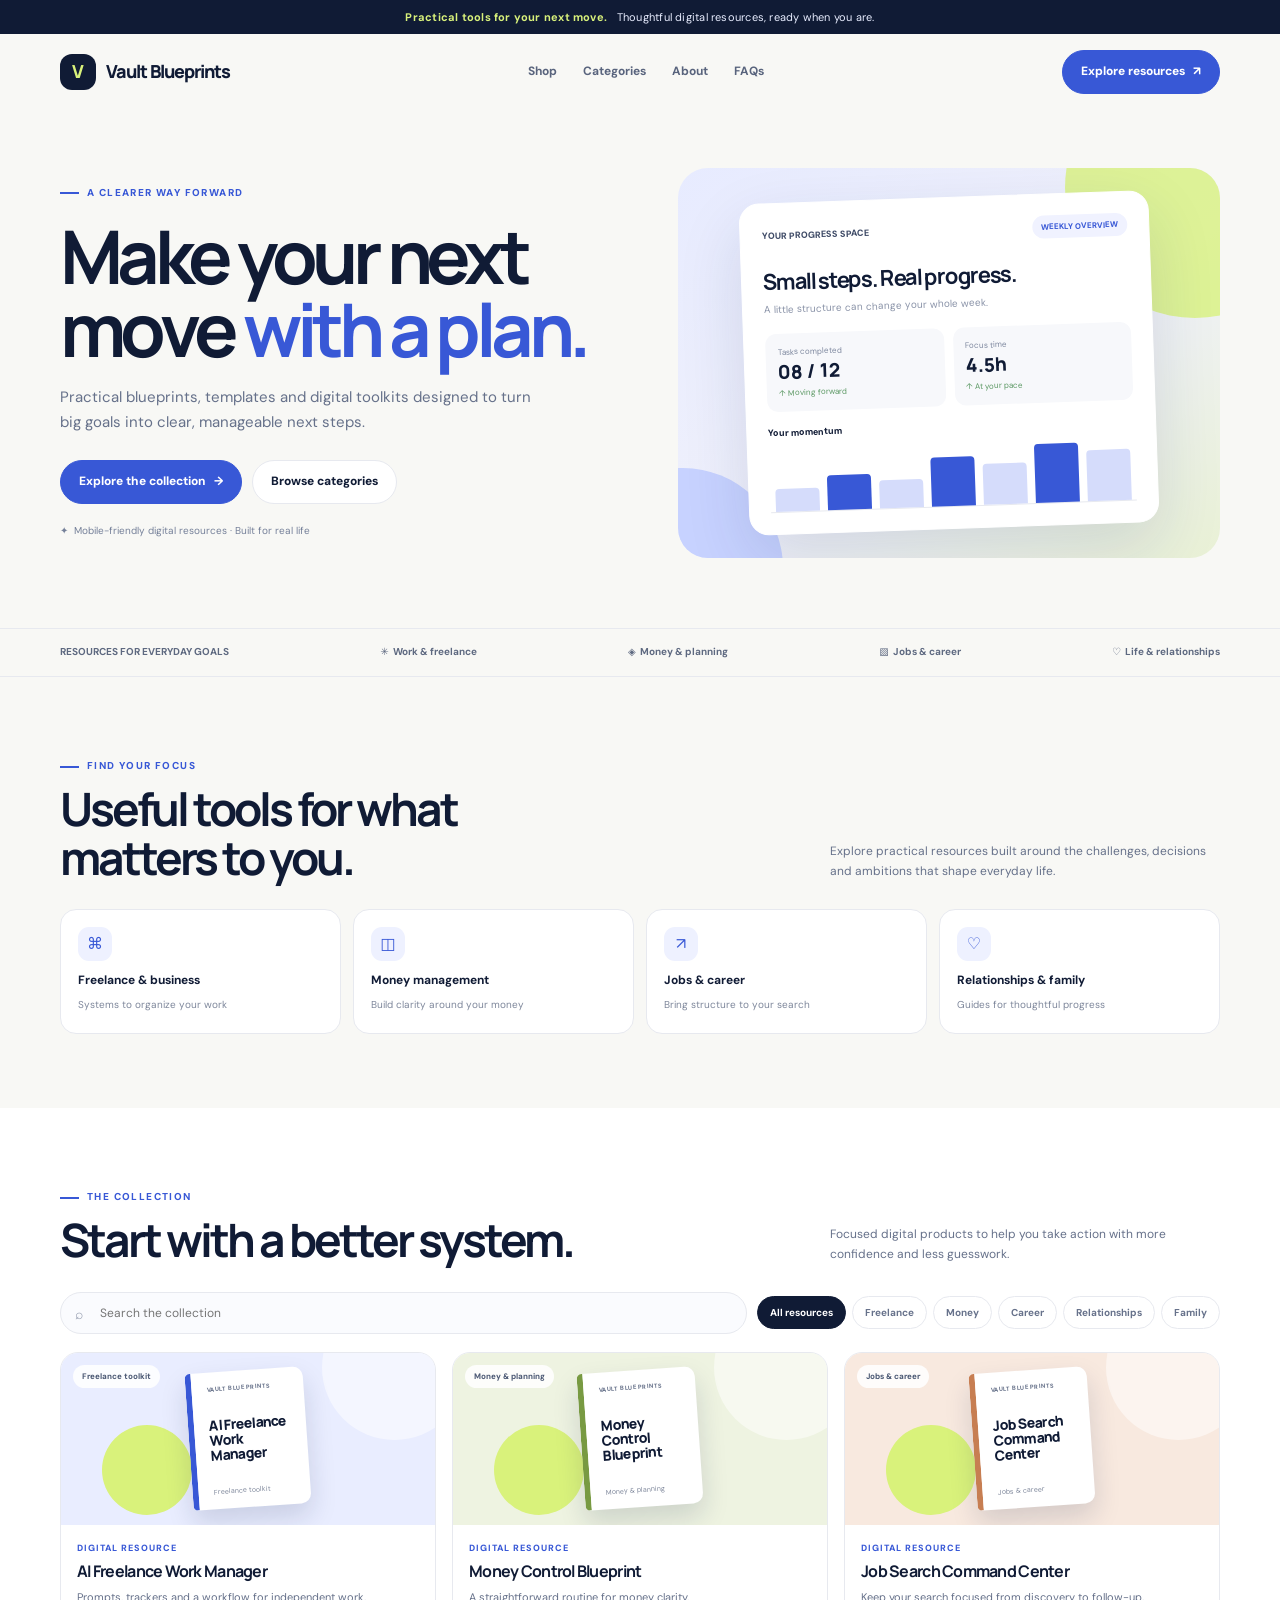
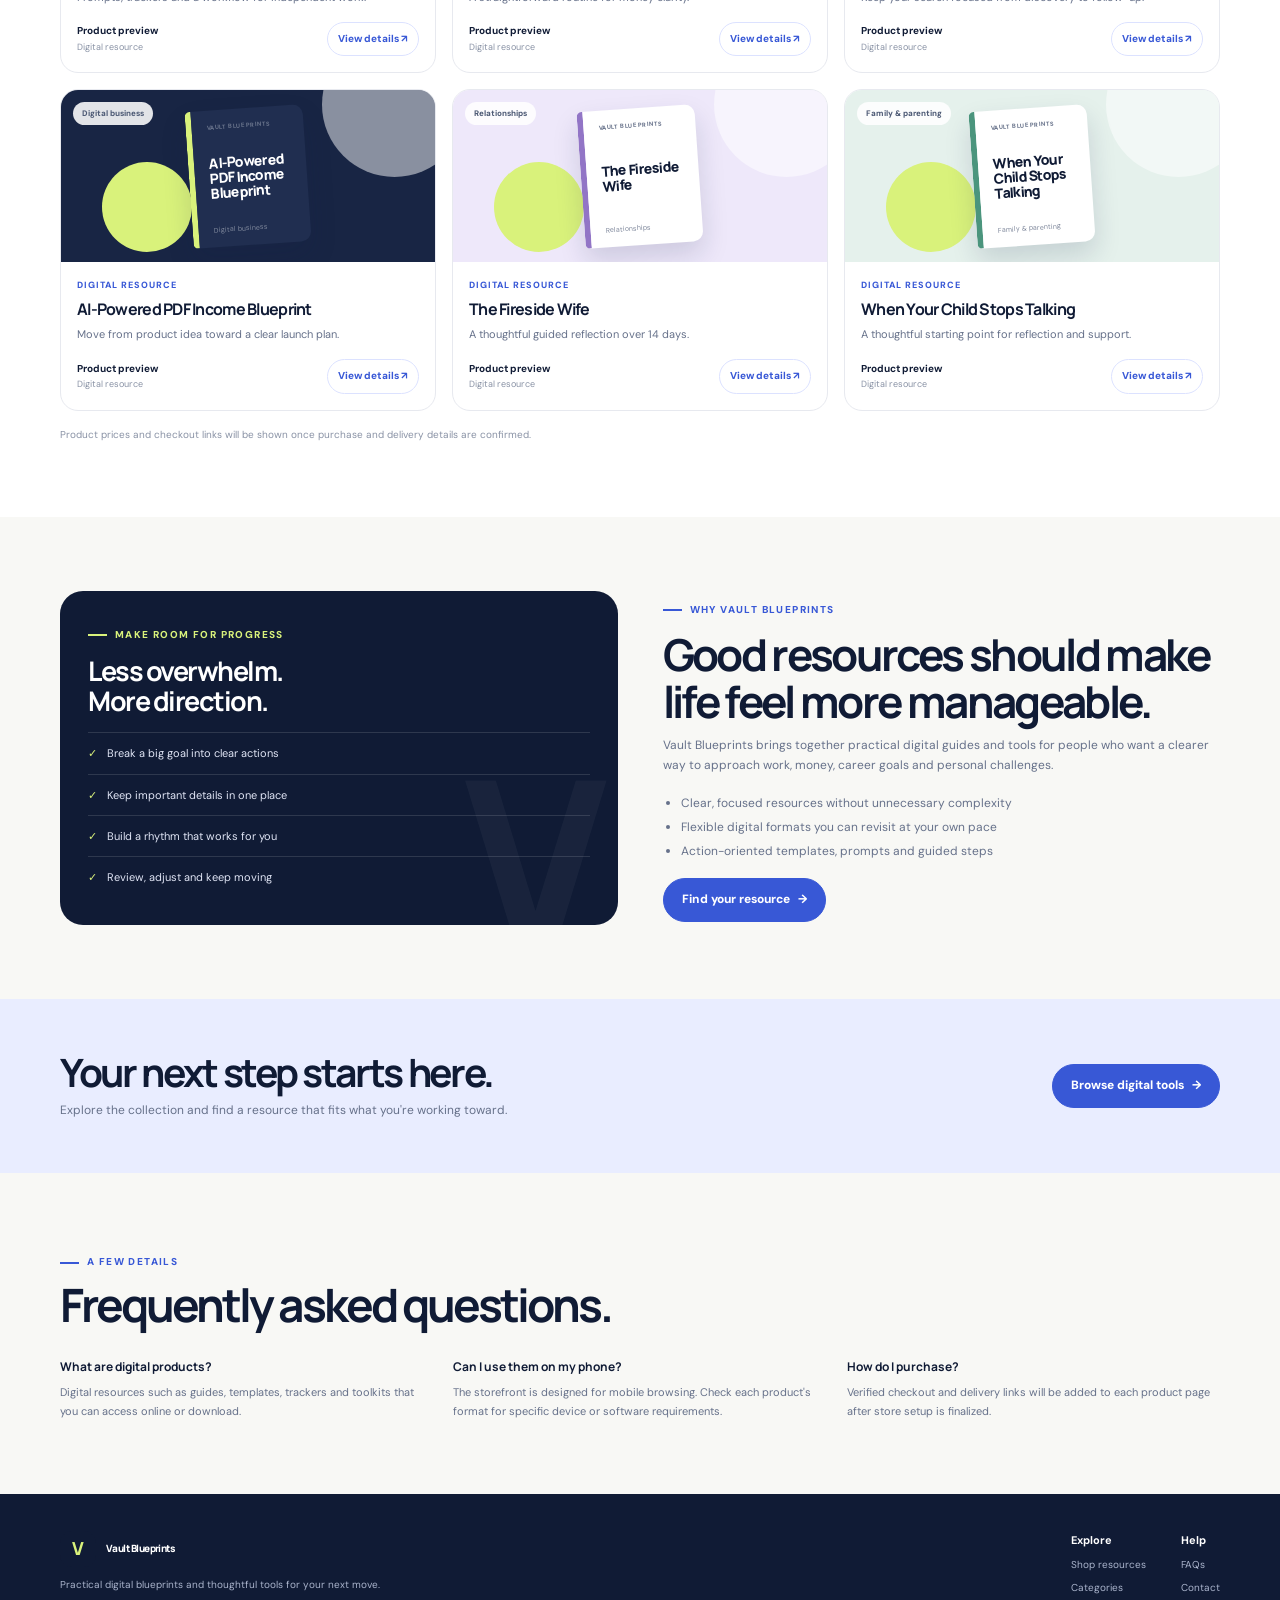
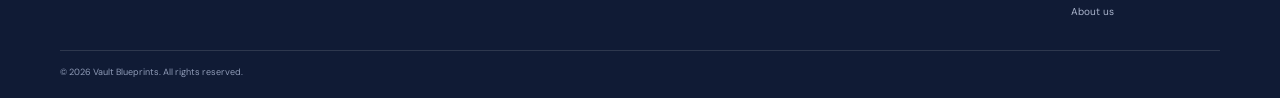
==== commit f0dad786: "design: polish responsive storefront UX and product previews" ====
--- a/index.html
+++ b/index.html
@@ -1,33 +1 @@
-<!doctype html>
-<html lang="en">
-<head>
-<meta charset="utf-8"><meta name="viewport" content="width=device-width,initial-scale=1">
-<meta name="theme-color" content="#101b35">
-<meta name="description" content="Practical digital blueprints, templates and toolkits for work, money, career and everyday life.">
-<title>Vault Blueprints — Tools for your next move</title>
-<style>
-:root{--navy:#101b35;--ink:#18233d;--muted:#66718a;--cream:#f7f6f1;--blue:#3459dc;--lime:#d9f27b;--line:#e7e9ef;--shadow:0 18px 50px #14234a12}*{box-sizing:border-box}html{scroll-behavior:smooth}body{margin:0;font-family:Inter,system-ui,-apple-system,"Segoe UI",sans-serif;color:var(--ink);background:var(--cream);line-height:1.55}a{text-decoration:none;color:inherit}.wrap{width:min(1160px,calc(100% - 36px));margin:auto}.announce{background:var(--navy);color:#e8edff;text-align:center;padding:9px;font-size:12px}.announce b{color:var(--lime)}header{height:76px;display:flex;align-items:center;justify-content:space-between}.brand{display:flex;align-items:center;gap:10px;font-weight:850;font-size:19px;letter-spacing:-.04em}.mark{display:grid;place-items:center;background:var(--navy);color:var(--lime);width:36px;height:36px;border-radius:12px}.nav{display:flex;gap:27px;color:#5c6680;font-size:13px;font-weight:650}.nav a:hover{color:var(--blue)}.btn{display:inline-flex;align-items:center;justify-content:center;padding:13px 20px;border-radius:30px;background:var(--blue);color:white;font-size:13px;font-weight:750}.btn.secondary{background:white;color:var(--navy);border:1px solid var(--line)}.hero{padding:52px 0 65px}.hero-grid{display:grid;grid-template-columns:1fr 1fr;align-items:center;gap:48px}.eyebrow{color:var(--blue);font-size:11px;letter-spacing:.13em;text-transform:uppercase;font-weight:850}.eyebrow:before{content:"";display:inline-block;width:20px;height:2px;background:var(--blue);vertical-align:middle;margin-right:8px}h1{font-size:clamp(42px,6vw,72px);line-height:1.02;letter-spacing:-.065em;color:var(--navy);margin:18px 0}h1 em{color:var(--blue);font-style:normal}.lead{font-size:16px;color:var(--muted);max-width:480px;margin-bottom:26px}.actions{display:flex;gap:10px;flex-wrap:wrap}.note{font-size:11px;color:var(--muted);margin-top:20px}.visual{background:#e9ecfa;min-height:400px;border-radius:28px;padding:25px;display:grid;place-items:center;position:relative;overflow:hidden}.visual:before,.visual:after{content:"";position:absolute;border-radius:50%;background:#d9f27b;width:250px;height:250px;right:-80px;top:-100px}.visual:after{background:#bdcafa;right:auto;top:auto;left:-100px;bottom:-100px;width:220px;height:220px}.dash{position:relative;z-index:1;background:white;border-radius:20px;padding:22px;width:min(100%,420px);box-shadow:0 25px 70px #25386b22;transform:rotate(-2deg)}.dash-top{display:flex;justify-content:space-between;font-size:10px;font-weight:800}.chip{background:#eff2ff;color:var(--blue);border-radius:20px;padding:5px 8px;font-size:9px}.dash h3{font-size:22px;letter-spacing:-.05em;margin:18px 0 3px}.dash p{font-size:10px;color:#8790a5;margin:0 0 15px}.metrics{display:grid;grid-template-columns:1fr 1fr;gap:10px}.metric{background:#f6f7fb;padding:13px;border-radius:12px}.metric small{display:block;color:#8992a7;font-size:9px}.metric b{font-size:20px;color:var(--navy)}.metric span{display:block;color:#5b9b58;font-size:9px}.bars{height:70px;display:flex;align-items:end;gap:8px;border-bottom:1px solid var(--line);padding:0 8px}.bars i{flex:1;background:#d5dcfb;border-radius:5px 5px 0 0}.bars i:nth-child(even){background:var(--blue)}.bars i:nth-child(1){height:35%}.bars i:nth-child(2){height:55%}.bars i:nth-child(3){height:43%}.bars i:nth-child(4){height:75%}.bars i:nth-child(5){height:62%}.bars i:nth-child(6){height:92%}.bars i:nth-child(7){height:78%}.trust{border-block:1px solid var(--line);padding:19px 0}.trust-row{display:flex;justify-content:space-between;gap:12px;flex-wrap:wrap;font-size:11px;font-weight:700;color:#59647d}.section{padding:76px 0}.section-head{display:flex;justify-content:space-between;align-items:end;gap:20px;margin-bottom:27px}.section-head h2{font-size:clamp(29px,4vw,43px);line-height:1.08;letter-spacing:-.055em;color:var(--navy);margin:10px 0 0}.section-head p{font-size:12px;color:var(--muted);max-width:390px;margin:0}.categories{display:grid;grid-template-columns:repeat(4,1fr);gap:12px}.category{background:white;border:1px solid var(--line);border-radius:16px;padding:18px;min-height:120px}.category:hover,.product:hover{box-shadow:var(--shadow);transform:translateY(-3px)}.cat-icon{display:grid;place-items:center;width:34px;height:34px;border-radius:10px;background:#eef1ff;color:var(--blue);margin-bottom:12px;font-size:16px}.category b{display:block;color:var(--navy);font-size:13px}.category small{color:#7e879b;font-size:10px}.shop{background:white}.products{display:grid;grid-template-columns:repeat(3,1fr);gap:16px}.product{border:1px solid var(--line);border-radius:18px;overflow:hidden;display:flex;flex-direction:column;transition:.2s;background:white}.art{min-height:170px;background:#edf0ff;display:grid;place-items:center;position:relative}.art.green{background:#eff4e1}.art.peach{background:#f8e9df}.art.dark{background:#182544}.art.lilac{background:#eee8fa}.tag{position:absolute;top:13px;right:13px;background:#ffffffdf;border-radius:20px;padding:5px 8px;font-size:9px;font-weight:800}.cover{width:125px;height:138px;background:white;border-radius:7px;box-shadow:0 12px 30px #17234826;padding:12px;display:flex;flex-direction:column;justify-content:space-between;transform:rotate(-4deg);border-left:5px solid var(--blue)}.green .cover{border-color:#6d8d36}.dark .cover{background:#1b294b;border-color:var(--lime)}.cover small{font-size:7px;font-weight:800;letter-spacing:.1em;color:#65708a}.cover strong{font-size:15px;line-height:1.05;letter-spacing:-.04em;color:var(--navy)}.dark .cover strong{color:white}.cover span{font-size:7px;color:#7f899e}.body{padding:17px;display:flex;flex-direction:column;flex:1}.type{font-size:9px;letter-spacing:.1em;text-transform:uppercase;color:var(--blue);font-weight:800}.body h3{font-size:17px;line-height:1.2;letter-spacing:-.04em;color:var(--navy);margin:7px 0}.body p{font-size:11px;color:var(--muted);margin:0 0 15px}.bottom{margin-top:auto;display:flex;justify-content:space-between;align-items:center;gap:8px}.price{font-size:11px;font-weight:800;color:var(--navy)}.price small{display:block;font-size:9px;font-weight:400;color:#8992a5}.link{font-size:10px;color:var(--blue);font-weight:800;border:1px solid #dce2ff;border-radius:20px;padding:8px 10px}.muted{font-size:10px;color:#7c869b;margin-top:17px}.about-grid{display:grid;grid-template-columns:1fr 1fr;gap:45px;align-items:center}.panel{background:var(--navy);color:white;padding:28px;border-radius:23px}.panel h3{font-size:27px;line-height:1.1;letter-spacing:-.05em;margin:12px 0 18px}.panel .eyebrow{color:var(--lime)}.task{border-top:1px solid #ffffff20;padding:12px 0;font-size:11px;color:#e0e5f5}.task span{color:var(--lime);margin-right:10px}.about-copy h2{font-size:clamp(30px,4vw,43px);line-height:1.06;letter-spacing:-.05em;color:var(--navy);margin:12px 0}.about-copy p,.about-copy li{font-size:12px;color:var(--muted)}.about-copy ul{padding-left:18px;line-height:2}.cta{background:#e8edff;padding:58px 0}.cta-row{display:flex;justify-content:space-between;align-items:center;gap:20px}.cta h2{font-size:clamp(27px,4vw,39px);line-height:1.1;letter-spacing:-.05em;color:var(--navy);margin:0 0 7px}.cta p{font-size:12px;color:var(--muted);margin:0}.faq-grid{display:grid;grid-template-columns:repeat(3,1fr);gap:20px}.faq-grid b{font-size:13px;color:var(--navy)}.faq-grid p{font-size:11px;color:var(--muted);margin-top:7px}.footer{background:var(--navy);color:white;padding:40px 0 20px}.footer-row{display:flex;justify-content:space-between;gap:25px;flex-wrap:wrap;padding-bottom:25px}.footer p,.footer a{font-size:10px;color:#aab4cc}.footer-links{display:flex;gap:35px}.footer-links b{display:block;color:white;font-size:11px;margin-bottom:8px}.footer-links a{display:block;margin:7px 0}.copyright{border-top:1px solid #ffffff20;padding-top:15px;color:#8f9bb7;font-size:9px}
-@media(max-width:850px){.hero-grid,.about-grid{grid-template-columns:1fr;gap:28px}.visual{min-height:360px}.categories{grid-template-columns:repeat(2,1fr)}.products{grid-template-columns:repeat(2,1fr)}.section{padding:60px 0}.section-head{align-items:start;flex-direction:column}.section-head p{max-width:600px}.cta-row{align-items:flex-start;flex-direction:column}}
-@media(max-width:560px){.wrap{width:calc(100% - 30px)}header{height:66px}.nav{display:none}.brand{font-size:16px}.mark{width:31px;height:31px}.hero{padding:34px 0 42px}h1{font-size:46px}.lead{font-size:14px}.visual{min-height:325px;padding:16px}.dash{padding:17px}.trust-row{justify-content:center}.trust-row span:first-child{width:100%;text-align:center}.categories{gap:9px}.category{padding:13px;min-height:112px}.products{grid-template-columns:1fr;gap:12px}.product{display:grid;grid-template-columns:38% 62%}.art{height:100%;min-height:100%;padding:8px}.cover{width:91px;height:115px;padding:9px}.cover strong{font-size:12px}.body{padding:14px}.body h3{font-size:15px}.body p{font-size:10px}.bottom{align-items:end}.price{font-size:10px}.link{font-size:9px;padding:7px 8px}.panel{padding:22px}.faq-grid{grid-template-columns:1fr;gap:12px}.footer-links{gap:20px}}@media(prefers-reduced-motion:reduce){html{scroll-behavior:auto}*,*:before,*:after{transition:none!important}}
-</style></head>
-<body>
-<div class="announce"><b>Practical tools for your next move.</b> &nbsp; Thoughtful digital resources, ready when you are.</div>
-<header class="wrap"><a class="brand" href="#"><span class="mark">V</span>Vault Blueprints</a><nav class="nav"><a href="#shop">Shop</a><a href="#categories">Categories</a><a href="#about">About</a><a href="#faq">FAQs</a></nav><a class="btn" href="#shop">Explore resources ↗</a></header>
-<main>
-<section class="hero"><div class="wrap hero-grid"><div><span class="eyebrow">A clearer way forward</span><h1>Make your next move <em>with a plan.</em></h1><p class="lead">Practical blueprints, templates and digital toolkits designed to turn big goals into clear, manageable next steps.</p><div class="actions"><a class="btn" href="#shop">Explore the collection →</a><a class="btn secondary" href="#categories">Browse categories</a></div><p class="note">● &nbsp;Mobile-friendly digital resources · Built for real life</p></div><div class="visual" aria-label="Decorative digital planning dashboard"><div class="dash"><div class="dash-top"><span>YOUR PROGRESS SPACE</span><span class="chip">WEEKLY OVERVIEW</span></div><h3>Small steps. Real progress.</h3><p>A little structure can change your whole week.</p><div class="metrics"><div class="metric"><small>Tasks completed</small><b>08 / 12</b><span>↑ Moving forward</span></div><div class="metric"><small>Focus time</small><b>4.5h</b><span>↑ At your pace</span></div></div><p style="font-weight:750;color:#18233d;margin:17px 0 8px">Your momentum</p><div class="bars"><i></i><i></i><i></i><i></i><i></i><i></i><i></i></div></div></div></div></section>
-<div class="trust"><div class="wrap trust-row"><span>RESOURCES FOR EVERYDAY GOALS</span><span>✳ &nbsp;Work & freelance</span><span>◈ &nbsp;Money & planning</span><span>▧ &nbsp;Career growth</span><span>♡ &nbsp;Life & relationships</span></div></div>
-<section class="section" id="categories"><div class="wrap"><div class="section-head"><div><span class="eyebrow">Find your focus</span><h2>Useful tools for what<br>matters to you.</h2></div><p>Explore practical resources built around the challenges, decisions and ambitions that shape everyday life.</p></div><div class="categories"><a class="category" href="#shop"><span class="cat-icon">⌘</span><b>Freelance & business</b><small>Systems to organize your work</small></a><a class="category" href="#shop"><span class="cat-icon">◫</span><b>Money management</b><small>Build clarity around your money</small></a><a class="category" href="#shop"><span class="cat-icon">↗</span><b>Jobs & career</b><small>Bring structure to your search</small></a><a class="category" href="#shop"><span class="cat-icon">♡</span><b>Relationships & family</b><small>Guides for thoughtful progress</small></a></div></div></section>
-<section class="section shop" id="shop"><div class="wrap"><div class="section-head"><div><span class="eyebrow">The collection</span><h2>Start with a better system.</h2></div><p>Focused digital products to help you take action with more confidence and less guesswork.</p></div><div class="products">
-<article class="product"><div class="art"><span class="tag">Work smarter</span><div class="cover"><small>VAULT BLUEPRINTS</small><strong>AI Freelance Work Manager</strong><span>Prompts · Trackers · Workflow</span></div></div><div class="body"><span class="type">Freelance toolkit</span><h3>AI Freelance Work Manager</h3><p>A practical command center for organizing client work, managing tasks and using AI more intentionally.</p><div class="bottom"><span class="price">Product details<small>Digital toolkit</small></span><a class="link" href="#contact">Enquire ↗</a></div></div></article>
-<article class="product"><div class="art green"><span class="tag">Take control</span><div class="cover"><small>VAULT BLUEPRINTS</small><strong>Money Control Blueprint</strong><span>Budget · Habits · Planning</span></div></div><div class="body"><span class="type">Money & planning</span><h3>Money Control Blueprint</h3><p>Simple planning resources to help you understand spending, organize priorities and build steady habits.</p><div class="bottom"><span class="price">Product details<small>Digital blueprint</small></span><a class="link" href="#contact">Enquire ↗</a></div></div></article>
-<article class="product"><div class="art peach"><span class="tag">Career toolkit</span><div class="cover"><small>VAULT BLUEPRINTS</small><strong>Job Search Command Center</strong><span>Apply · Track · Prepare</span></div></div><div class="body"><span class="type">Jobs & career</span><h3>Job Search Command Center</h3><p>A structured workspace to track opportunities, organize applications and prepare for each next step.</p><div class="bottom"><span class="price">Product details<small>Digital toolkit</small></span><a class="link" href="#contact">Enquire ↗</a></div></div></article>
-<article class="product"><div class="art dark"><span class="tag">AI & income</span><div class="cover"><small>VAULT BLUEPRINTS</small><strong>AI-Powered PDF Income Blueprint</strong><span>Ideas · Build · Launch</span></div></div><div class="body"><span class="type">Digital business</span><h3>AI-Powered PDF Income Blueprint</h3><p>A guided resource for exploring, creating and presenting useful digital PDF products.</p><div class="bottom"><span class="price">Product details<small>Digital guide</small></span><a class="link" href="#contact">Enquire ↗</a></div></div></article>
-<article class="product"><div class="art lilac"><span class="tag">14-day guide</span><div class="cover"><small>VAULT BLUEPRINTS</small><strong>The Fireside Wife</strong><span>Emotional intimacy guide</span></div></div><div class="body"><span class="type">Relationships</span><h3>The Fireside Wife</h3><p>A 14-day guide with reflection and communication practices for rebuilding emotional connection.</p><div class="bottom"><span class="price">Product details<small>Digital guide</small></span><a class="link" href="#contact">Enquire ↗</a></div></div></article>
-<article class="product"><div class="art green"><span class="tag">Family guide</span><div class="cover"><small>VAULT BLUEPRINTS</small><strong>When Your Child Stops Talking</strong><span>Parenting resource</span></div></div><div class="body"><span class="type">Family & parenting</span><h3>When Your Child Stops Talking</h3><p>A supportive reading resource for parents navigating changes in communication with a child.</p><div class="bottom"><span class="price">Product details<small>Digital guide</small></span><a class="link" href="#contact">Enquire ↗</a></div></div></article>
-</div><p class="muted">Purchase links and final prices will be connected after checkout details are confirmed.</p></div></section>
-<section class="section" id="about"><div class="wrap about-grid"><div class="panel"><span class="eyebrow">Make room for progress</span><h3>Less overwhelm.<br>More direction.</h3><div class="task"><span>✓</span>Break a big goal into clear actions</div><div class="task"><span>✓</span>Keep important details in one place</div><div class="task"><span>✓</span>Build a rhythm that works for you</div><div class="task"><span>✓</span>Review, adjust and keep moving</div></div><div class="about-copy"><span class="eyebrow">Why Vault Blueprints</span><h2>Good resources should make life feel more manageable.</h2><p>Vault Blueprints brings together practical digital guides and tools for people who want a clearer way to approach work, money, career goals and personal challenges.</p><ul><li>Clear, focused resources without unnecessary complexity</li><li>Flexible digital formats you can revisit at your own pace</li><li>Action-oriented templates, prompts and guided steps</li></ul><a class="btn" href="#shop">Find your resource →</a></div></div></section>
-<section class="cta" id="contact"><div class="wrap cta-row"><div><h2>Your next step starts here.</h2><p>Explore the collection and find a resource that fits what you're working toward.</p></div><a class="btn" href="#shop">Browse digital tools →</a></div></section>
-<section class="section" id="faq"><div class="wrap"><div class="section-head"><div><span class="eyebrow">A few details</span><h2>Frequently asked questions.</h2></div></div><div class="faq-grid"><div><b>What are digital products?</b><p>Downloadable or digital resources such as guides, templates, trackers and toolkits.</p></div><div><b>Can I use them on my phone?</b><p>The collection is designed with mobile-friendly access in mind. Check each product's format for its requirements.</p></div><div><b>How do I purchase?</b><p>Checkout and delivery links will appear on each product page after the store's payment setup is finalized.</p></div></div></div></section>
-</main>
-<footer class="footer"><div class="wrap"><div class="footer-row"><div><a class="brand" href="#"><span class="mark">V</span>Vault Blueprints</a><p>Practical digital blueprints and thoughtful tools for your next move.</p></div><div class="footer-links"><div><b>Explore</b><a href="#shop">Shop resources</a><a href="#categories">Categories</a><a href="#about">About us</a></div><div><b>Help</b><a href="#faq">FAQs</a><a href="#contact">Contact</a></div></div></div><div class="copyright">© 2026 Vault Blueprints. All rights reserved.</div></div></footer>
-</body></html>+<!doctype html><html lang="en"><head><meta charset="utf-8"><meta name="viewport" content="width=device-width,initial-scale=1"><meta name="theme-color" content="#101b35"><meta name="description" content="Practical digital blueprints, templates and toolkits for work, money, career and everyday life."><meta property="og:title" content="Vault Blueprints — Tools for your next move"><meta property="og:description" content="Practical digital resources designed to turn big goals into clear next steps."><title>Vault Blueprints — Tools for your next move</title><link rel="stylesheet" href="product.css"></head><body><a class="skip-link" href="#main">Skip to content</a><div class="announcement"><strong>Practical tools for your next move.</strong> &nbsp; Thoughtful digital resources, ready when you are.</div><header class="site-header wrap"><a class="brand" href="index.html" aria-label="Vault Blueprints home"><span class="brand-mark">V</span>Vault Blueprints</a><nav class="nav" aria-label="Main navigation"><a href="#shop">Shop</a><a href="#categories">Categories</a><a href="#about">About</a><a href="#faq">FAQs</a></nav><details class="mobile-nav"><summary aria-label="Open navigation">Menu ☰</summary><nav class="mobile-links" aria-label="Mobile navigation"><a href="#shop">Shop resources</a><a href="#categories">Categories</a><a href="#about">About</a><a href="#faq">FAQs</a></nav></details><a class="button header-cta" href="#shop">Explore resources <span aria-hidden="true">↗</span></a></header><main id="main"><section class="hero"><div class="wrap hero-grid"><div><span class="eyebrow">A clearer way forward</span><h1>Make your next move <em>with a plan.</em></h1><p class="hero-copy">Practical blueprints, templates and digital toolkits designed to turn big goals into clear, manageable next steps.</p><div class="hero-actions"><a class="button" href="#shop">Explore the collection <span aria-hidden="true">→</span></a><a class="button button-light" href="#categories">Browse categories</a></div><p class="micro-trust">✦ &nbsp;Mobile-friendly digital resources · Built for real life</p></div><div class="hero-art" role="img" aria-label="Illustration of a digital planning dashboard"><div class="hero-board"><div class="board-top"><span>YOUR PROGRESS SPACE</span><span class="board-pill">WEEKLY OVERVIEW</span></div><h3>Small steps. Real progress.</h3><p>A little structure can change your whole week.</p><div class="board-stats"><div class="board-stat"><small>Tasks completed</small><strong>08 / 12</strong><span>↑ Moving forward</span></div><div class="board-stat"><small>Focus time</small><strong>4.5h</strong><span>↑ At your pace</span></div></div><div class="board-caption">Your momentum</div><div class="bars" aria-hidden="true"><i></i><i></i><i></i><i></i><i></i><i></i><i></i></div></div></div></div></section><div class="trust-strip"><div class="wrap trust-items"><span>RESOURCES FOR EVERYDAY GOALS</span><span>✳ &nbsp;Work & freelance</span><span>◈ &nbsp;Money & planning</span><span>▧ &nbsp;Jobs & career</span><span>♡ &nbsp;Life & relationships</span></div></div><section class="section" id="categories"><div class="wrap"><div class="section-head"><div><span class="eyebrow">Find your focus</span><h2>Useful tools for what<br>matters to you.</h2></div><p>Explore practical resources built around the challenges, decisions and ambitions that shape everyday life.</p></div><div class="categories"><a class="category" href="#shop"><span class="cat-icon" aria-hidden="true">⌘</span><strong>Freelance & business</strong><small>Systems to organize your work</small></a><a class="category" href="#shop"><span class="cat-icon" aria-hidden="true">◫</span><strong>Money management</strong><small>Build clarity around your money</small></a><a class="category" href="#shop"><span class="cat-icon" aria-hidden="true">↗</span><strong>Jobs & career</strong><small>Bring structure to your search</small></a><a class="category" href="#shop"><span class="cat-icon" aria-hidden="true">♡</span><strong>Relationships & family</strong><small>Guides for thoughtful progress</small></a></div></div></section><section class="section shop" id="shop"><div class="wrap"><div class="section-head"><div><span class="eyebrow">The collection</span><h2>Start with a better system.</h2></div><p>Focused digital products to help you take action with more confidence and less guesswork.</p></div><div class="shop-tools"><label class="search-wrap"><span class="search-icon" aria-hidden="true">⌕</span><input id="product-search" type="search" placeholder="Search the collection" aria-label="Search products"></label><div class="filter-list" role="group" aria-label="Filter products"><button class="filter" type="button" data-filter="all" aria-pressed="true">All resources</button><button class="filter" type="button" data-filter="Freelance toolkit" aria-pressed="false">Freelance</button><button class="filter" type="button" data-filter="Money & planning" aria-pressed="false">Money</button><button class="filter" type="button" data-filter="Jobs & career" aria-pressed="false">Career</button><button class="filter" type="button" data-filter="Relationships" aria-pressed="false">Relationships</button><button class="filter" type="button" data-filter="Family & parenting" aria-pressed="false">Family</button></div></div><div class="products" id="product-grid"><article class="product" data-category="Freelance toolkit" data-search="ai freelance work manager freelance toolkit organize client work, manage priorities and use ai more intentionally with a practical freelance command center."><div class="product-art theme-blue"><span class="product-tag">Freelance toolkit</span><div class="art-orb" aria-hidden="true"></div><div class="book" aria-hidden="true"><small>VAULT BLUEPRINTS</small><strong>AI Freelance Work Manager</strong><span>Freelance toolkit</span></div></div><div class="product-body"><span class="product-type">Digital resource</span><h3>AI Freelance Work Manager</h3><p>Prompts, trackers and a workflow for independent work.</p><div class="product-bottom"><span class="format">Product preview<small>Digital resource</small></span><a class="details-link" href="products/ai-freelance-work-manager/">View details <span aria-hidden="true">↗</span></a></div></div></article><article class="product" data-category="Money & planning" data-search="money control blueprint money &amp; planning build a clearer view of spending, priorities and everyday money habits with simple planning resources."><div class="product-art theme-green"><span class="product-tag">Money & planning</span><div class="art-orb" aria-hidden="true"></div><div class="book" aria-hidden="true"><small>VAULT BLUEPRINTS</small><strong>Money Control Blueprint</strong><span>Money &amp; planning</span></div></div><div class="product-body"><span class="product-type">Digital resource</span><h3>Money Control Blueprint</h3><p>A straightforward routine for money clarity.</p><div class="product-bottom"><span class="format">Product preview<small>Digital resource</small></span><a class="details-link" href="products/money-control-blueprint/">View details <span aria-hidden="true">↗</span></a></div></div></article><article class="product" data-category="Jobs & career" data-search="job search command center jobs &amp; career track opportunities, organize applications and prepare for each next step in one structured workspace."><div class="product-art theme-peach"><span class="product-tag">Jobs & career</span><div class="art-orb" aria-hidden="true"></div><div class="book" aria-hidden="true"><small>VAULT BLUEPRINTS</small><strong>Job Search Command Center</strong><span>Jobs &amp; career</span></div></div><div class="product-body"><span class="product-type">Digital resource</span><h3>Job Search Command Center</h3><p>Keep your search focused from discovery to follow-up.</p><div class="product-bottom"><span class="format">Product preview<small>Digital resource</small></span><a class="details-link" href="products/job-search-command-center/">View details <span aria-hidden="true">↗</span></a></div></div></article><article class="product" data-category="Digital business" data-search="ai-powered pdf income blueprint digital business explore, create and present useful digital pdf products through a guided, practical workflow."><div class="product-art theme-dark"><span class="product-tag">Digital business</span><div class="art-orb" aria-hidden="true"></div><div class="book" aria-hidden="true"><small>VAULT BLUEPRINTS</small><strong>AI-Powered PDF Income Blueprint</strong><span>Digital business</span></div></div><div class="product-body"><span class="product-type">Digital resource</span><h3>AI-Powered PDF Income Blueprint</h3><p>Move from product idea toward a clear launch plan.</p><div class="product-bottom"><span class="format">Product preview<small>Digital resource</small></span><a class="details-link" href="products/ai-powered-pdf-income-blueprint/">View details <span aria-hidden="true">↗</span></a></div></div></article><article class="product" data-category="Relationships" data-search="the fireside wife relationships a 14-day guide with reflection and communication practices focused on emotional connection."><div class="product-art theme-lilac"><span class="product-tag">Relationships</span><div class="art-orb" aria-hidden="true"></div><div class="book" aria-hidden="true"><small>VAULT BLUEPRINTS</small><strong>The Fireside Wife</strong><span>Relationships</span></div></div><div class="product-body"><span class="product-type">Digital resource</span><h3>The Fireside Wife</h3><p>A thoughtful guided reflection over 14 days.</p><div class="product-bottom"><span class="format">Product preview<small>Digital resource</small></span><a class="details-link" href="products/the-fireside-wife/">View details <span aria-hidden="true">↗</span></a></div></div></article><article class="product" data-category="Family & parenting" data-search="when your child stops talking family &amp; parenting a supportive reading resource for parents navigating changes in communication with a child."><div class="product-art theme-mint"><span class="product-tag">Family & parenting</span><div class="art-orb" aria-hidden="true"></div><div class="book" aria-hidden="true"><small>VAULT BLUEPRINTS</small><strong>When Your Child Stops Talking</strong><span>Family &amp; parenting</span></div></div><div class="product-body"><span class="product-type">Digital resource</span><h3>When Your Child Stops Talking</h3><p>A thoughtful starting point for reflection and support.</p><div class="product-bottom"><span class="format">Product preview<small>Digital resource</small></span><a class="details-link" href="products/when-your-child-stops-talking/">View details <span aria-hidden="true">↗</span></a></div></div></article></div><p class="empty-state" id="empty-state" role="status">No matching resources found. Try a different search or category.</p><p class="shop-note">Product prices and checkout links will be shown once purchase and delivery details are confirmed.</p></div></section><section class="section" id="about"><div class="wrap about-grid"><div class="about-panel"><span class="eyebrow">Make room for progress</span><h3>Less overwhelm.<br>More direction.</h3><div class="about-task"><span>✓</span>Break a big goal into clear actions</div><div class="about-task"><span>✓</span>Keep important details in one place</div><div class="about-task"><span>✓</span>Build a rhythm that works for you</div><div class="about-task"><span>✓</span>Review, adjust and keep moving</div></div><div class="about-copy"><span class="eyebrow">Why Vault Blueprints</span><h2>Good resources should make life feel more manageable.</h2><p>Vault Blueprints brings together practical digital guides and tools for people who want a clearer way to approach work, money, career goals and personal challenges.</p><ul><li>Clear, focused resources without unnecessary complexity</li><li>Flexible digital formats you can revisit at your own pace</li><li>Action-oriented templates, prompts and guided steps</li></ul><a class="button" href="#shop">Find your resource <span aria-hidden="true">→</span></a></div></div></section><section class="cta"><div class="wrap cta-row"><div><h2>Your next step starts here.</h2><p>Explore the collection and find a resource that fits what you're working toward.</p></div><a class="button" href="#shop">Browse digital tools <span aria-hidden="true">→</span></a></div></section><section class="section" id="faq"><div class="wrap"><div class="section-head"><div><span class="eyebrow">A few details</span><h2>Frequently asked questions.</h2></div></div><div class="faq-grid"><div><h3>What are digital products?</h3><p>Digital resources such as guides, templates, trackers and toolkits that you can access online or download.</p></div><div><h3>Can I use them on my phone?</h3><p>The storefront is designed for mobile browsing. Check each product's format for specific device or software requirements.</p></div><div><h3>How do I purchase?</h3><p>Verified checkout and delivery links will be added to each product page after store setup is finalized.</p></div></div></div></section></main><footer class="footer"><div class="wrap"><div class="footer-row"><div><a class="brand" href="index.html"><span class="brand-mark">V</span>Vault Blueprints</a><p>Practical digital blueprints and thoughtful tools for your next move.</p></div><div class="footer-links"><div><strong>Explore</strong><a href="#shop">Shop resources</a><a href="#categories">Categories</a><a href="#about">About us</a></div><div><strong>Help</strong><a href="#faq">FAQs</a><a href="mailto:bartholomewfrank972@gmail.com">Contact</a></div></div></div><div class="copyright">© 2026 Vault Blueprints. All rights reserved.</div></div></footer><script>const search=document.getElementById('product-search');const cards=[...document.querySelectorAll('.product')];const filters=[...document.querySelectorAll('[data-filter]')];const empty=document.getElementById('empty-state');let active='all';function update(){const q=search.value.trim().toLowerCase();let count=0;cards.forEach(card=>{const ok=(active==='all'||card.dataset.category===active)&&(!q||card.dataset.search.includes(q));card.hidden=!ok;if(ok)count++});empty.classList.toggle('show',count===0)}filters.forEach(btn=>btn.addEventListener('click',()=>{active=btn.dataset.filter;filters.forEach(b=>b.setAttribute('aria-pressed',String(b===btn)));update()}));search.addEventListener('input',update);document.querySelectorAll('.mobile-links a').forEach(a=>a.addEventListener('click',()=>a.closest('details').removeAttribute('open')));</script></body></html>
--- a/product.css
+++ b/product.css
@@ -0,0 +1,2 @@
+@import url('https://fonts.googleapis.com/css2?family=DM+Sans:wght@400;500;600;700&family=Manrope:wght@400;500;600;700;800&display=swap');
+:root{--navy:#101b35;--ink:#1a2540;--muted:#66718a;--paper:#f8f8f5;--blue:#3858d6;--lime:#d9f27b;--line:#e7e9ef;--white:#fff;--shadow:0 16px 44px rgba(18,32,68,.09);--radius:22px}*{box-sizing:border-box}html{scroll-behavior:smooth;scroll-padding-top:90px}body{margin:0;background:var(--paper);color:var(--ink);font:15px/1.65 'DM Sans',system-ui,-apple-system,'Segoe UI',sans-serif;-webkit-font-smoothing:antialiased}h1,h2,h3,.brand{font-family:Manrope,'DM Sans',sans-serif}a{color:inherit;text-decoration:none}a:focus-visible,button:focus-visible,input:focus-visible,summary:focus-visible{outline:3px solid #8ca2ff;outline-offset:3px}.wrap{width:min(1160px,calc(100% - 40px));margin-inline:auto}.announcement{background:var(--navy);color:#e8edff;text-align:center;padding:8px 14px;font-size:11px;letter-spacing:.02em}.announcement strong{color:var(--lime)}.site-header{height:76px;display:flex;align-items:center;justify-content:space-between;gap:20px}.brand{display:inline-flex;align-items:center;gap:10px;font-size:18px;font-weight:800;letter-spacing:-.055em;color:var(--navy);white-space:nowrap}.brand-mark{width:36px;height:36px;display:grid;place-items:center;border-radius:12px;background:var(--navy);color:var(--lime);font-size:18px}.nav{display:flex;align-items:center;gap:26px;font-size:12px;font-weight:700;color:#59647d}.nav a:hover,.text-link:hover{color:var(--blue)}.mobile-nav{display:none}.button{min-height:44px;display:inline-flex;align-items:center;justify-content:center;gap:8px;padding:11px 18px;border-radius:999px;background:var(--blue);color:white;font-size:12px;font-weight:800;border:1px solid var(--blue);transition:transform .18s,box-shadow .18s}.button:hover{transform:translateY(-2px);box-shadow:0 9px 20px #3858d633}.button-light{background:white;color:var(--navy);border-color:var(--line)}.text-link{font-size:11px;color:var(--blue);font-weight:800}.hero{padding:58px 0 70px}.hero-grid{display:grid;grid-template-columns:1.02fr .98fr;gap:54px;align-items:center}.eyebrow{display:inline-flex;align-items:center;gap:8px;color:var(--blue);font-size:10px;letter-spacing:.14em;text-transform:uppercase;font-weight:800}.eyebrow:before{content:'';width:19px;height:2px;background:currentColor}.hero h1{font-size:clamp(44px,6.1vw,74px);line-height:.99;letter-spacing:-.075em;color:var(--navy);margin:17px 0 20px;max-width:610px}.hero h1 em{color:var(--blue);font-style:normal}.hero-copy{font-size:15px;color:var(--muted);max-width:475px;margin:0 0 25px}.hero-actions{display:flex;gap:10px;flex-wrap:wrap}.micro-trust{margin-top:19px;color:#758099;font-size:10px}.hero-art{min-height:390px;border-radius:30px;background:linear-gradient(145deg,#e7ebff,#f0f1fb 56%,#e9f1d5);display:grid;place-items:center;position:relative;overflow:hidden}.hero-art:before{content:'';position:absolute;width:260px;height:260px;border-radius:50%;background:#d9f27b;opacity:.78;right:-105px;top:-110px}.hero-art:after{content:'';position:absolute;width:200px;height:200px;border-radius:50%;background:#c7d2ff;left:-95px;bottom:-110px}.hero-board{z-index:1;width:min(84%,410px);background:white;border:1px solid #ffffff;border-radius:20px;padding:21px;box-shadow:0 25px 65px #172b6322;transform:rotate(-2deg)}.board-top{display:flex;align-items:center;justify-content:space-between;font-size:9px;font-weight:800;color:#3e4a66}.board-pill{padding:5px 9px;border-radius:30px;background:#f0f2ff;color:var(--blue);font-size:8px}.hero-board h3{font-size:22px;letter-spacing:-.06em;margin:16px 0 2px;color:var(--navy)}.hero-board p{font-size:10px;color:#8a93a8;margin:0 0 15px}.board-stats{display:grid;grid-template-columns:1fr 1fr;gap:9px}.board-stat{padding:12px;border-radius:11px;background:#f7f8fb}.board-stat small{display:block;color:#7d879e;font-size:8px}.board-stat strong{font:800 19px Manrope;color:var(--navy)}.board-stat span{display:block;color:#5b9863;font-size:8px}.board-caption{font-size:9px;font-weight:800;margin:14px 0 6px;color:var(--navy)}.bars{height:66px;display:flex;align-items:end;gap:8px;padding:0 5px;border-bottom:1px solid var(--line)}.bars i{flex:1;border-radius:4px 4px 0 0;background:#d5dcfb}.bars i:nth-child(even){background:var(--blue)}.bars i:nth-child(1){height:35%}.bars i:nth-child(2){height:54%}.bars i:nth-child(3){height:43%}.bars i:nth-child(4){height:75%}.bars i:nth-child(5){height:63%}.bars i:nth-child(6){height:91%}.bars i:nth-child(7){height:79%}.trust-strip{border-block:1px solid var(--line);padding:15px 0}.trust-items{display:flex;justify-content:space-between;gap:14px;flex-wrap:wrap;color:#5e6980;font-size:10px;font-weight:700}.trust-items span{white-space:nowrap}.section{padding:74px 0}.section-head{display:flex;justify-content:space-between;align-items:end;gap:24px;margin-bottom:27px}.section-head h2{font-size:clamp(30px,4.3vw,46px);line-height:1.05;letter-spacing:-.065em;color:var(--navy);margin:10px 0 0}.section-head p{font-size:12px;color:var(--muted);max-width:390px;margin:0}.categories{display:grid;grid-template-columns:repeat(4,1fr);gap:12px}.category{background:white;border:1px solid var(--line);border-radius:16px;padding:17px;min-height:115px;transition:transform .18s,box-shadow .18s}.category:hover{transform:translateY(-3px);box-shadow:var(--shadow)}.cat-icon{display:grid;place-items:center;width:34px;height:34px;border-radius:11px;background:#eef1ff;color:var(--blue);margin-bottom:10px;font-size:16px}.category strong{display:block;font-size:12px;color:var(--navy)}.category small{font-size:10px;color:#7e879b}.shop{background:white}.shop-tools{display:flex;align-items:center;gap:10px;flex-wrap:wrap;margin-bottom:18px}.search-wrap{position:relative;flex:1;min-width:190px}.search-wrap input{width:100%;height:42px;border:1px solid var(--line);border-radius:999px;background:#fafbfe;padding:0 16px 0 39px;font:12px 'DM Sans',sans-serif;color:var(--ink)}.search-icon{position:absolute;left:15px;top:11px;color:#8b94a7;font-size:14px}.filter-list{display:flex;gap:6px;flex-wrap:wrap}.filter{border:1px solid var(--line);border-radius:999px;background:white;padding:9px 12px;font:700 10px 'DM Sans',sans-serif;color:#67728b;cursor:pointer}.filter[aria-pressed=true]{background:var(--navy);border-color:var(--navy);color:white}.products{display:grid;grid-template-columns:repeat(3,minmax(0,1fr));gap:16px}.product{min-width:0;border:1px solid var(--line);border-radius:18px;overflow:hidden;display:flex;flex-direction:column;background:white;transition:transform .2s,box-shadow .2s}.product:hover{transform:translateY(-4px);box-shadow:var(--shadow)}.product[hidden]{display:none}.product-art{height:172px;display:grid;place-items:center;position:relative;overflow:hidden;background:#e9edff}.theme-green{background:#eef3e1}.theme-peach{background:#f8e9df}.theme-dark{background:#182544}.theme-lilac{background:#eee8fa}.theme-mint{background:#e5f1ec}.art-orb{position:absolute;width:145px;height:145px;border-radius:50%;background:#ffffff7d;right:-32px;top:-58px}.art-orb:after{content:'';position:absolute;width:90px;height:90px;border-radius:50%;background:#d9f27b;left:-220px;top:130px}.book{position:relative;z-index:1;width:118px;height:137px;padding:13px 12px 11px 15px;border-radius:5px 10px 10px 5px;background:#fff;box-shadow:0 13px 27px #14234a26;border-left:6px solid var(--blue);display:flex;flex-direction:column;justify-content:space-between;transform:rotate(-4deg)}.theme-green .book{border-color:#789a42}.theme-peach .book{border-color:#c77e52}.theme-dark .book{background:#202e50;border-color:var(--lime)}.theme-lilac .book{border-color:#9275c6}.theme-mint .book{border-color:#4b957d}.book small{font-size:6px;font-weight:800;letter-spacing:.1em;color:#68738b}.book strong{font:800 14px/1.06 Manrope;color:var(--navy);letter-spacing:-.05em}.theme-dark .book strong{color:white}.book span{font-size:7px;color:#7e879b}.product-tag{position:absolute;z-index:2;top:12px;left:12px;padding:5px 9px;border-radius:30px;background:#ffffffdf;color:#4d5a75;font-size:8px;font-weight:800}.product-body{display:flex;flex-direction:column;flex:1;padding:16px}.product-type{font-size:9px;text-transform:uppercase;letter-spacing:.11em;color:var(--blue);font-weight:800}.product-body h3{font-size:16px;line-height:1.2;letter-spacing:-.045em;color:var(--navy);margin:7px 0}.product-body p{font-size:11px;line-height:1.55;color:var(--muted);margin:0 0 16px}.product-bottom{display:flex;align-items:center;justify-content:space-between;gap:8px;margin-top:auto}.format{font-size:10px;font-weight:700;color:var(--navy)}.format small{display:block;font-size:9px;font-weight:400;color:#8992a5}.details-link{font-size:10px;font-weight:800;color:var(--blue);padding:8px 10px;border:1px solid #dce2ff;border-radius:999px;white-space:nowrap}.details-link:hover{background:#f0f2ff}.empty-state{display:none;padding:25px;text-align:center;color:var(--muted);font-size:12px;border:1px dashed var(--line);border-radius:15px}.empty-state.show{display:block}.shop-note{font-size:10px;color:#8992a5;margin:16px 0 0}.about-grid{display:grid;grid-template-columns:1fr 1fr;gap:45px;align-items:center}.about-panel{background:var(--navy);color:white;padding:28px;border-radius:23px;position:relative;overflow:hidden}.about-panel:after{content:'V';position:absolute;right:10px;bottom:-80px;font:800 220px Manrope;color:#ffffff0a}.about-panel h3{position:relative;z-index:1;font-size:27px;line-height:1.1;letter-spacing:-.055em;margin:12px 0 17px}.about-panel .eyebrow{color:var(--lime)}.about-task{position:relative;z-index:1;border-top:1px solid #ffffff20;padding:11px 0;font-size:11px;color:#e0e5f5}.about-task span{color:var(--lime);margin-right:10px}.about-copy h2{font-size:clamp(30px,4vw,44px);line-height:1.06;letter-spacing:-.06em;color:var(--navy);margin:12px 0}.about-copy p,.about-copy li{font-size:12px;color:var(--muted)}.about-copy ul{padding-left:18px;line-height:2}.cta{background:#e9edff;padding:52px 0}.cta-row{display:flex;align-items:center;justify-content:space-between;gap:20px}.cta h2{font-size:clamp(27px,4vw,39px);line-height:1.1;letter-spacing:-.06em;color:var(--navy);margin:0 0 7px}.cta p{font-size:12px;color:var(--muted);margin:0}.faq-grid{display:grid;grid-template-columns:repeat(3,1fr);gap:20px}.faq-grid h3{font-size:12px;color:var(--navy);margin:0}.faq-grid p{font-size:11px;color:var(--muted);margin:7px 0 0}.footer{background:var(--navy);color:white;padding:37px 0 18px}.footer-row{display:flex;justify-content:space-between;gap:25px;flex-wrap:wrap;padding-bottom:23px}.footer .brand{color:white}.footer p,.footer a{font-size:10px;color:#aab4cc}.footer-links{display:flex;gap:35px}.footer-links strong{display:block;color:white;font-size:11px;margin-bottom:8px}.footer-links a{display:block;margin:7px 0}.copyright{border-top:1px solid #ffffff20;padding-top:14px;color:#8f9bb7;font-size:9px}.product-page{padding:28px 0 65px}.product-grid{display:grid;grid-template-columns:.92fr 1.08fr;gap:48px;align-items:start}.product-visual{min-height:390px;border-radius:26px;display:grid;place-items:center;position:sticky;top:20px;overflow:hidden}.product-visual .book{width:200px;height:270px;padding:21px;border-left-width:9px;border-radius:8px 13px 13px 8px}.product-visual .book strong{font-size:25px}.product-visual .book small{font-size:9px}.product-visual .book span{font-size:10px}.breadcrumbs{font-size:10px;color:var(--muted);margin-bottom:23px}.breadcrumbs a{color:var(--blue);font-weight:700}.product-title{font-size:clamp(35px,5vw,53px);line-height:1.02;letter-spacing:-.065em;color:var(--navy);margin:11px 0 16px}.product-intro{font-size:15px;color:var(--muted)}.product-description{font-size:12px;color:var(--muted)}.content-rule{height:1px;background:var(--line);margin:23px 0}.content-label{font-size:12px;font-weight:800;color:var(--navy);margin-bottom:9px}.benefits{list-style:none;margin:0;padding:0}.benefits li{font-size:12px;color:#59647d;padding:9px 0;border-bottom:1px solid var(--line)}.benefits li:before{content:'✓';color:var(--blue);font-weight:900;margin-right:10px}.audience{font-size:12px;color:var(--muted)}.purchase-panel{border:1px solid var(--line);background:white;padding:17px;border-radius:15px}.purchase-panel strong{display:block;font-size:13px;color:var(--navy)}.purchase-panel p{font-size:11px;color:var(--muted);margin:4px 0 0}.pending-note{margin-top:12px;background:#eef1ff;border-radius:12px;padding:12px;font-size:11px;color:#52618a}.skip-link{position:absolute;left:-9999px;top:auto}.skip-link:focus{left:12px;top:12px;z-index:100;background:white;padding:10px;border-radius:8px}@media(max-width:900px){.hero-grid,.about-grid{grid-template-columns:1fr;gap:28px}.hero-art{min-height:350px}.categories{grid-template-columns:repeat(2,1fr)}.products{grid-template-columns:repeat(2,minmax(0,1fr))}.section{padding:60px 0}.section-head{align-items:start;flex-direction:column}.section-head p{max-width:600px}.product-grid{gap:28px}.product-visual{min-height:330px}}@media(max-width:620px){.wrap{width:calc(100% - 30px)}.site-header{height:65px}.nav{display:none}.mobile-nav{display:block;position:relative}.mobile-nav summary{list-style:none;cursor:pointer;border:1px solid var(--line);border-radius:999px;padding:8px 12px;font-size:11px;font-weight:800;color:var(--navy)}.mobile-nav summary::-webkit-details-marker{display:none}.mobile-nav[open] .mobile-links{position:absolute;z-index:10;right:0;top:42px;width:190px;background:white;border:1px solid var(--line);border-radius:14px;box-shadow:var(--shadow);padding:8px;display:grid;gap:3px}.mobile-links a{padding:9px;border-radius:8px;font-size:12px;font-weight:700}.mobile-links a:hover{background:#f2f4ff}.header-cta{display:none}.brand{font-size:16px}.brand-mark{width:32px;height:32px}.hero{padding:35px 0 43px}.hero h1{font-size:clamp(43px,12vw,57px)}.hero-copy{font-size:13px}.hero-art{min-height:300px;padding:13px;border-radius:22px}.hero-board{padding:16px}.trust-items{justify-content:center}.trust-items span:first-child{width:100%;text-align:center}.section{padding:53px 0}.section-head h2{font-size:32px}.categories{gap:9px}.category{padding:13px;min-height:108px}.products{grid-template-columns:1fr;gap:12px}.product{display:grid;grid-template-columns:38% 62%;min-height:175px}.product-art{height:100%;min-height:175px}.book{width:95px;height:118px;padding:9px;border-left-width:5px}.book strong{font-size:12px}.product-body{padding:13px}.product-body h3{font-size:14px}.product-body p{font-size:10px;margin-bottom:12px}.product-bottom{align-items:end}.format{font-size:9px}.format small{font-size:8px}.details-link{font-size:9px;padding:7px 8px}.about-panel{padding:22px}.faq-grid{grid-template-columns:1fr;gap:15px}.cta-row{align-items:flex-start;flex-direction:column}.footer-links{gap:20px}.product-page{padding:19px 0 48px}.product-grid{grid-template-columns:1fr;gap:22px}.product-visual{position:relative;top:auto;min-height:270px}.product-visual .book{width:165px;height:215px;padding:17px}.product-visual .book strong{font-size:21px}.product-title{font-size:38px}}@media(prefers-reduced-motion:reduce){html{scroll-behavior:auto}*,*:before,*:after{transition:none!important}}
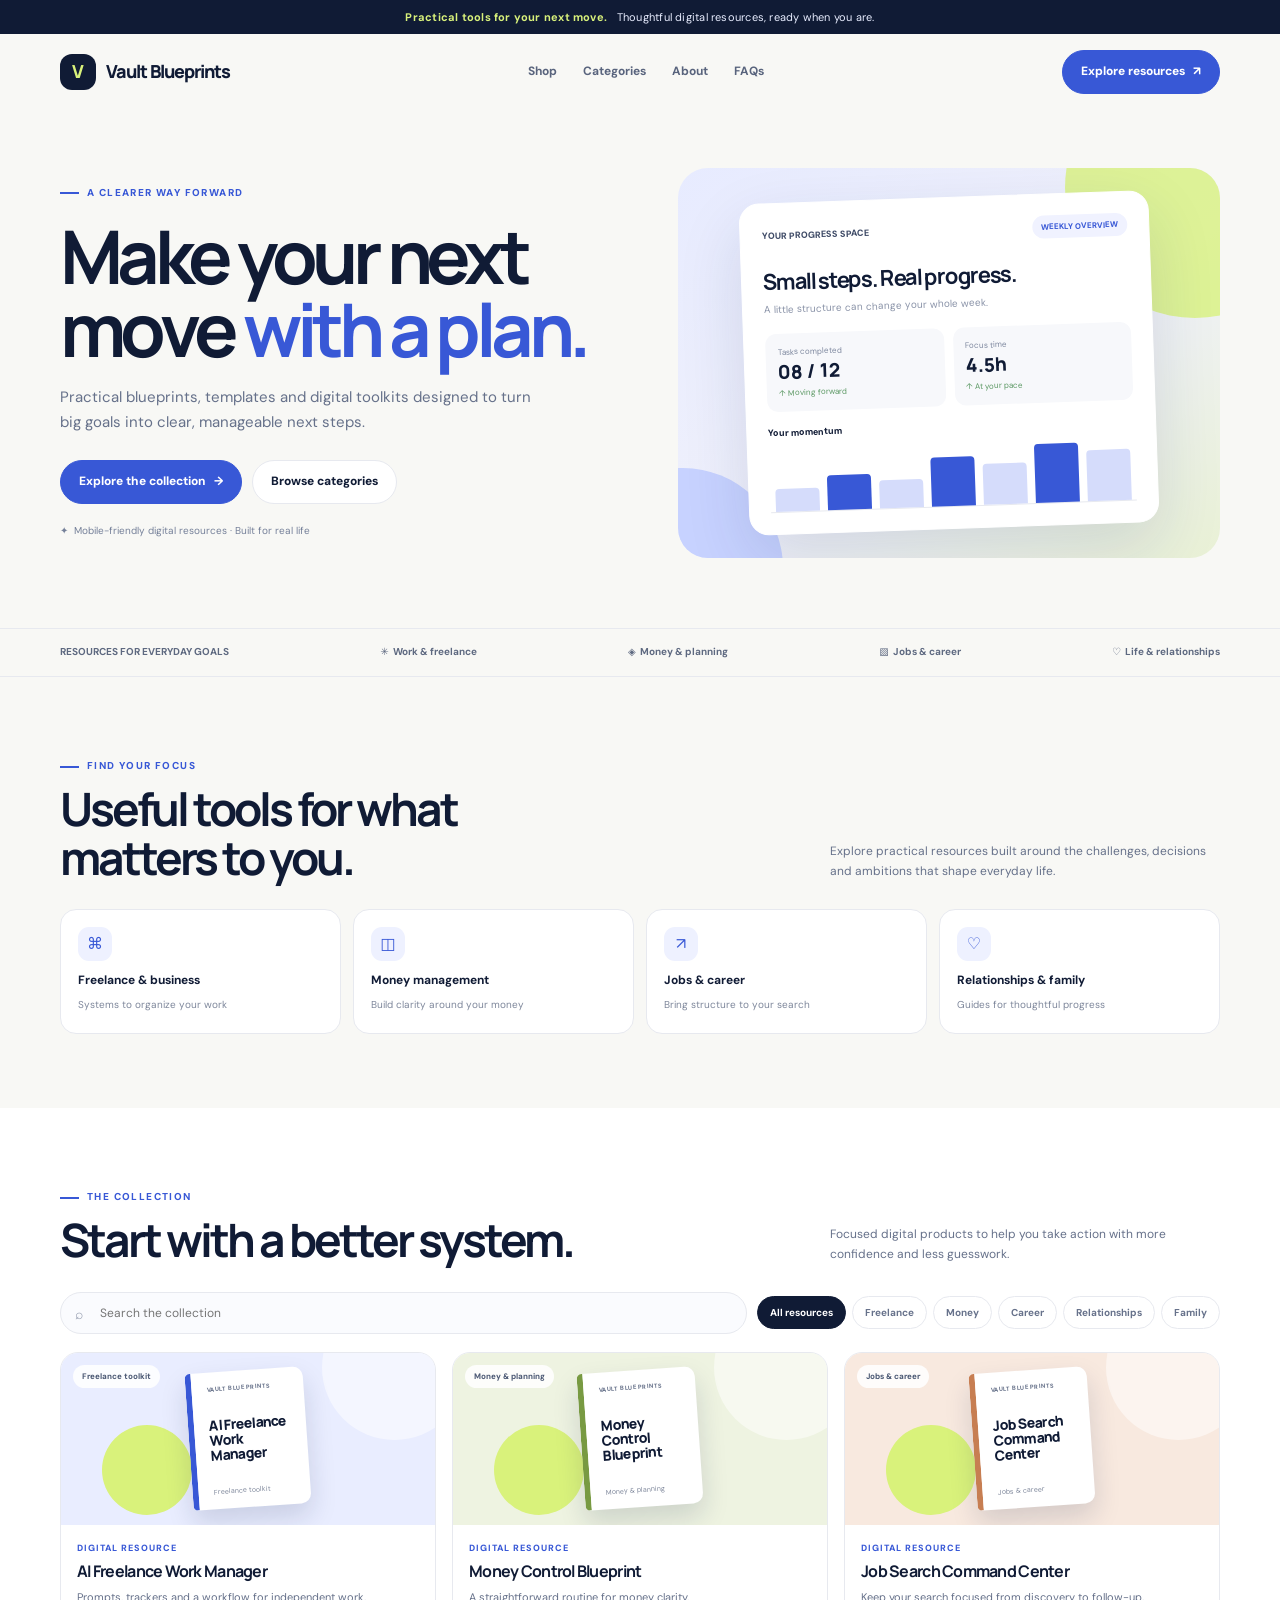
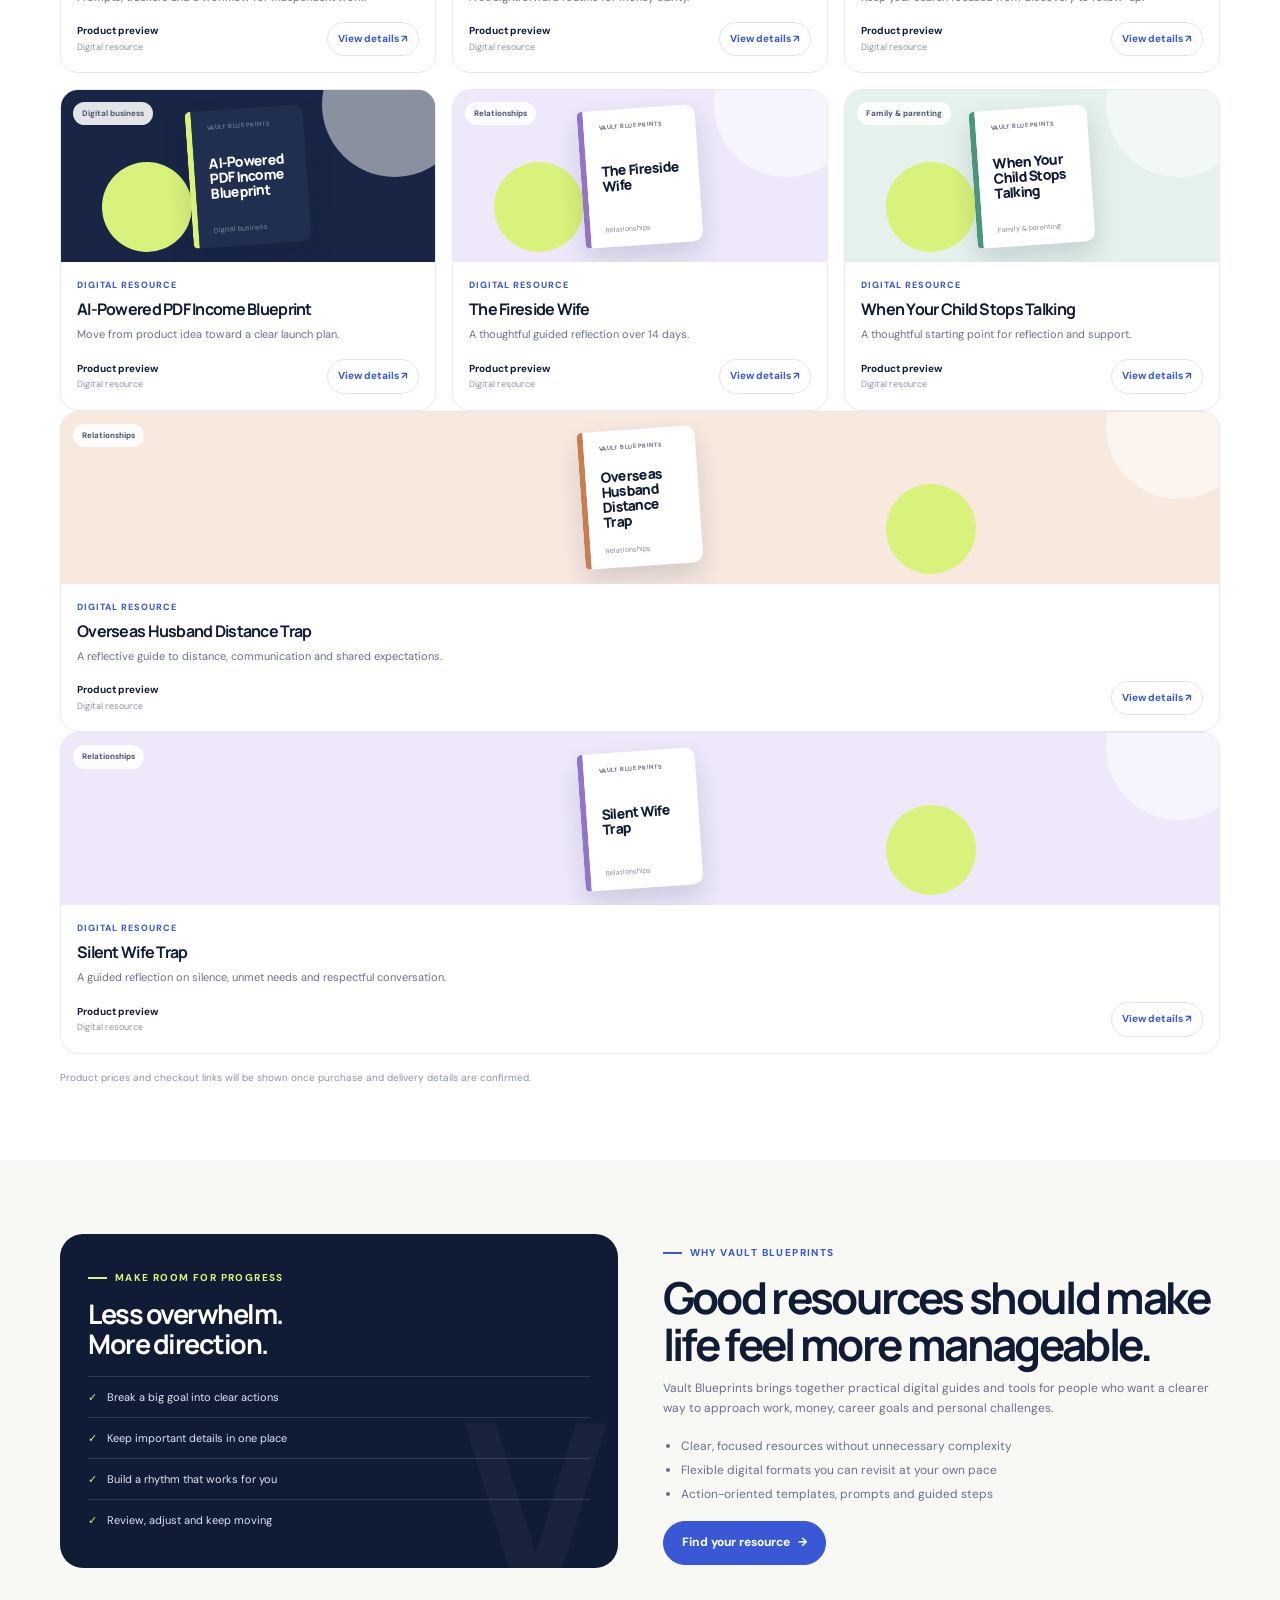
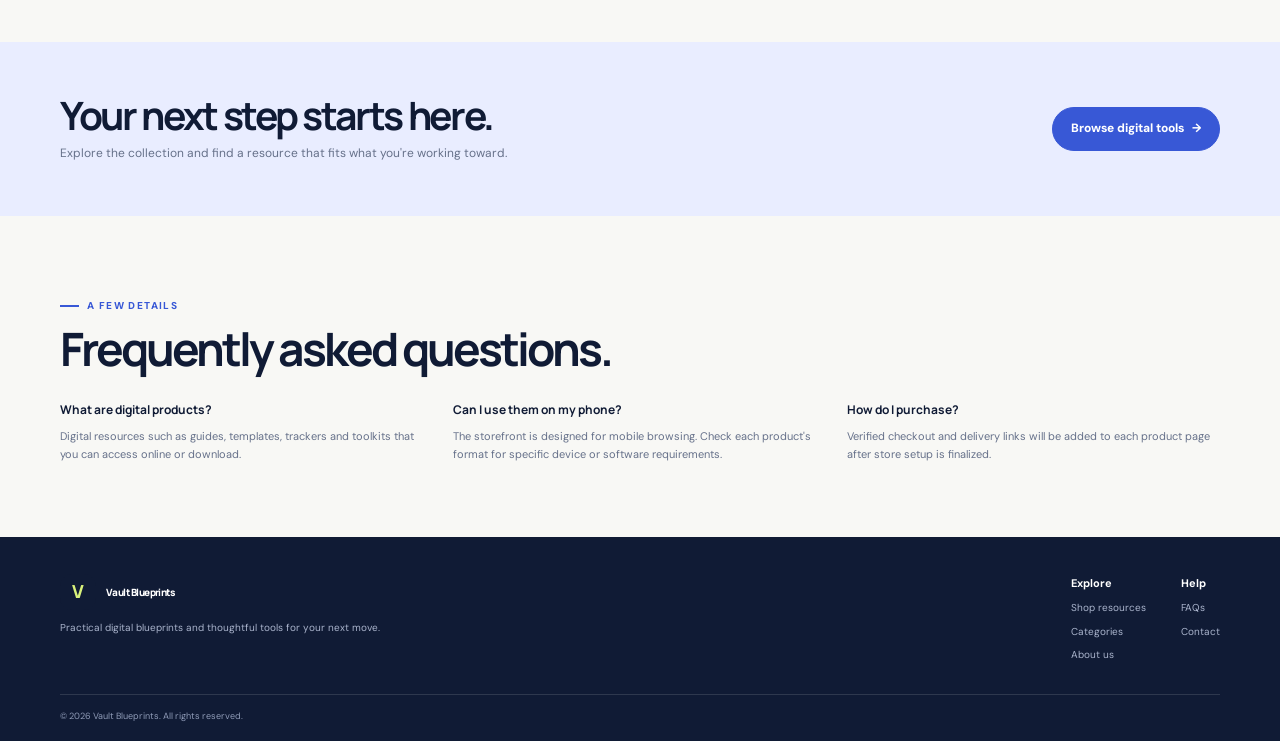
==== commit a2fa86de: "Add remaining relationship product pages and listings" ====
--- a/index.html
+++ b/index.html
@@ -1 +1 @@
-<!doctype html><html lang="en"><head><meta charset="utf-8"><meta name="viewport" content="width=device-width,initial-scale=1"><meta name="theme-color" content="#101b35"><meta name="description" content="Practical digital blueprints, templates and toolkits for work, money, career and everyday life."><meta property="og:title" content="Vault Blueprints — Tools for your next move"><meta property="og:description" content="Practical digital resources designed to turn big goals into clear next steps."><title>Vault Blueprints — Tools for your next move</title><link rel="stylesheet" href="product.css"></head><body><a class="skip-link" href="#main">Skip to content</a><div class="announcement"><strong>Practical tools for your next move.</strong> &nbsp; Thoughtful digital resources, ready when you are.</div><header class="site-header wrap"><a class="brand" href="index.html" aria-label="Vault Blueprints home"><span class="brand-mark">V</span>Vault Blueprints</a><nav class="nav" aria-label="Main navigation"><a href="#shop">Shop</a><a href="#categories">Categories</a><a href="#about">About</a><a href="#faq">FAQs</a></nav><details class="mobile-nav"><summary aria-label="Open navigation">Menu ☰</summary><nav class="mobile-links" aria-label="Mobile navigation"><a href="#shop">Shop resources</a><a href="#categories">Categories</a><a href="#about">About</a><a href="#faq">FAQs</a></nav></details><a class="button header-cta" href="#shop">Explore resources <span aria-hidden="true">↗</span></a></header><main id="main"><section class="hero"><div class="wrap hero-grid"><div><span class="eyebrow">A clearer way forward</span><h1>Make your next move <em>with a plan.</em></h1><p class="hero-copy">Practical blueprints, templates and digital toolkits designed to turn big goals into clear, manageable next steps.</p><div class="hero-actions"><a class="button" href="#shop">Explore the collection <span aria-hidden="true">→</span></a><a class="button button-light" href="#categories">Browse categories</a></div><p class="micro-trust">✦ &nbsp;Mobile-friendly digital resources · Built for real life</p></div><div class="hero-art" role="img" aria-label="Illustration of a digital planning dashboard"><div class="hero-board"><div class="board-top"><span>YOUR PROGRESS SPACE</span><span class="board-pill">WEEKLY OVERVIEW</span></div><h3>Small steps. Real progress.</h3><p>A little structure can change your whole week.</p><div class="board-stats"><div class="board-stat"><small>Tasks completed</small><strong>08 / 12</strong><span>↑ Moving forward</span></div><div class="board-stat"><small>Focus time</small><strong>4.5h</strong><span>↑ At your pace</span></div></div><div class="board-caption">Your momentum</div><div class="bars" aria-hidden="true"><i></i><i></i><i></i><i></i><i></i><i></i><i></i></div></div></div></div></section><div class="trust-strip"><div class="wrap trust-items"><span>RESOURCES FOR EVERYDAY GOALS</span><span>✳ &nbsp;Work & freelance</span><span>◈ &nbsp;Money & planning</span><span>▧ &nbsp;Jobs & career</span><span>♡ &nbsp;Life & relationships</span></div></div><section class="section" id="categories"><div class="wrap"><div class="section-head"><div><span class="eyebrow">Find your focus</span><h2>Useful tools for what<br>matters to you.</h2></div><p>Explore practical resources built around the challenges, decisions and ambitions that shape everyday life.</p></div><div class="categories"><a class="category" href="#shop"><span class="cat-icon" aria-hidden="true">⌘</span><strong>Freelance & business</strong><small>Systems to organize your work</small></a><a class="category" href="#shop"><span class="cat-icon" aria-hidden="true">◫</span><strong>Money management</strong><small>Build clarity around your money</small></a><a class="category" href="#shop"><span class="cat-icon" aria-hidden="true">↗</span><strong>Jobs & career</strong><small>Bring structure to your search</small></a><a class="category" href="#shop"><span class="cat-icon" aria-hidden="true">♡</span><strong>Relationships & family</strong><small>Guides for thoughtful progress</small></a></div></div></section><section class="section shop" id="shop"><div class="wrap"><div class="section-head"><div><span class="eyebrow">The collection</span><h2>Start with a better system.</h2></div><p>Focused digital products to help you take action with more confidence and less guesswork.</p></div><div class="shop-tools"><label class="search-wrap"><span class="search-icon" aria-hidden="true">⌕</span><input id="product-search" type="search" placeholder="Search the collection" aria-label="Search products"></label><div class="filter-list" role="group" aria-label="Filter products"><button class="filter" type="button" data-filter="all" aria-pressed="true">All resources</button><button class="filter" type="button" data-filter="Freelance toolkit" aria-pressed="false">Freelance</button><button class="filter" type="button" data-filter="Money & planning" aria-pressed="false">Money</button><button class="filter" type="button" data-filter="Jobs & career" aria-pressed="false">Career</button><button class="filter" type="button" data-filter="Relationships" aria-pressed="false">Relationships</button><button class="filter" type="button" data-filter="Family & parenting" aria-pressed="false">Family</button></div></div><div class="products" id="product-grid"><article class="product" data-category="Freelance toolkit" data-search="ai freelance work manager freelance toolkit organize client work, manage priorities and use ai more intentionally with a practical freelance command center."><div class="product-art theme-blue"><span class="product-tag">Freelance toolkit</span><div class="art-orb" aria-hidden="true"></div><div class="book" aria-hidden="true"><small>VAULT BLUEPRINTS</small><strong>AI Freelance Work Manager</strong><span>Freelance toolkit</span></div></div><div class="product-body"><span class="product-type">Digital resource</span><h3>AI Freelance Work Manager</h3><p>Prompts, trackers and a workflow for independent work.</p><div class="product-bottom"><span class="format">Product preview<small>Digital resource</small></span><a class="details-link" href="products/ai-freelance-work-manager/">View details <span aria-hidden="true">↗</span></a></div></div></article><article class="product" data-category="Money & planning" data-search="money control blueprint money &amp; planning build a clearer view of spending, priorities and everyday money habits with simple planning resources."><div class="product-art theme-green"><span class="product-tag">Money & planning</span><div class="art-orb" aria-hidden="true"></div><div class="book" aria-hidden="true"><small>VAULT BLUEPRINTS</small><strong>Money Control Blueprint</strong><span>Money &amp; planning</span></div></div><div class="product-body"><span class="product-type">Digital resource</span><h3>Money Control Blueprint</h3><p>A straightforward routine for money clarity.</p><div class="product-bottom"><span class="format">Product preview<small>Digital resource</small></span><a class="details-link" href="products/money-control-blueprint/">View details <span aria-hidden="true">↗</span></a></div></div></article><article class="product" data-category="Jobs & career" data-search="job search command center jobs &amp; career track opportunities, organize applications and prepare for each next step in one structured workspace."><div class="product-art theme-peach"><span class="product-tag">Jobs & career</span><div class="art-orb" aria-hidden="true"></div><div class="book" aria-hidden="true"><small>VAULT BLUEPRINTS</small><strong>Job Search Command Center</strong><span>Jobs &amp; career</span></div></div><div class="product-body"><span class="product-type">Digital resource</span><h3>Job Search Command Center</h3><p>Keep your search focused from discovery to follow-up.</p><div class="product-bottom"><span class="format">Product preview<small>Digital resource</small></span><a class="details-link" href="products/job-search-command-center/">View details <span aria-hidden="true">↗</span></a></div></div></article><article class="product" data-category="Digital business" data-search="ai-powered pdf income blueprint digital business explore, create and present useful digital pdf products through a guided, practical workflow."><div class="product-art theme-dark"><span class="product-tag">Digital business</span><div class="art-orb" aria-hidden="true"></div><div class="book" aria-hidden="true"><small>VAULT BLUEPRINTS</small><strong>AI-Powered PDF Income Blueprint</strong><span>Digital business</span></div></div><div class="product-body"><span class="product-type">Digital resource</span><h3>AI-Powered PDF Income Blueprint</h3><p>Move from product idea toward a clear launch plan.</p><div class="product-bottom"><span class="format">Product preview<small>Digital resource</small></span><a class="details-link" href="products/ai-powered-pdf-income-blueprint/">View details <span aria-hidden="true">↗</span></a></div></div></article><article class="product" data-category="Relationships" data-search="the fireside wife relationships a 14-day guide with reflection and communication practices focused on emotional connection."><div class="product-art theme-lilac"><span class="product-tag">Relationships</span><div class="art-orb" aria-hidden="true"></div><div class="book" aria-hidden="true"><small>VAULT BLUEPRINTS</small><strong>The Fireside Wife</strong><span>Relationships</span></div></div><div class="product-body"><span class="product-type">Digital resource</span><h3>The Fireside Wife</h3><p>A thoughtful guided reflection over 14 days.</p><div class="product-bottom"><span class="format">Product preview<small>Digital resource</small></span><a class="details-link" href="products/the-fireside-wife/">View details <span aria-hidden="true">↗</span></a></div></div></article><article class="product" data-category="Family & parenting" data-search="when your child stops talking family &amp; parenting a supportive reading resource for parents navigating changes in communication with a child."><div class="product-art theme-mint"><span class="product-tag">Family & parenting</span><div class="art-orb" aria-hidden="true"></div><div class="book" aria-hidden="true"><small>VAULT BLUEPRINTS</small><strong>When Your Child Stops Talking</strong><span>Family &amp; parenting</span></div></div><div class="product-body"><span class="product-type">Digital resource</span><h3>When Your Child Stops Talking</h3><p>A thoughtful starting point for reflection and support.</p><div class="product-bottom"><span class="format">Product preview<small>Digital resource</small></span><a class="details-link" href="products/when-your-child-stops-talking/">View details <span aria-hidden="true">↗</span></a></div></div></article></div><p class="empty-state" id="empty-state" role="status">No matching resources found. Try a different search or category.</p><p class="shop-note">Product prices and checkout links will be shown once purchase and delivery details are confirmed.</p></div></section><section class="section" id="about"><div class="wrap about-grid"><div class="about-panel"><span class="eyebrow">Make room for progress</span><h3>Less overwhelm.<br>More direction.</h3><div class="about-task"><span>✓</span>Break a big goal into clear actions</div><div class="about-task"><span>✓</span>Keep important details in one place</div><div class="about-task"><span>✓</span>Build a rhythm that works for you</div><div class="about-task"><span>✓</span>Review, adjust and keep moving</div></div><div class="about-copy"><span class="eyebrow">Why Vault Blueprints</span><h2>Good resources should make life feel more manageable.</h2><p>Vault Blueprints brings together practical digital guides and tools for people who want a clearer way to approach work, money, career goals and personal challenges.</p><ul><li>Clear, focused resources without unnecessary complexity</li><li>Flexible digital formats you can revisit at your own pace</li><li>Action-oriented templates, prompts and guided steps</li></ul><a class="button" href="#shop">Find your resource <span aria-hidden="true">→</span></a></div></div></section><section class="cta"><div class="wrap cta-row"><div><h2>Your next step starts here.</h2><p>Explore the collection and find a resource that fits what you're working toward.</p></div><a class="button" href="#shop">Browse digital tools <span aria-hidden="true">→</span></a></div></section><section class="section" id="faq"><div class="wrap"><div class="section-head"><div><span class="eyebrow">A few details</span><h2>Frequently asked questions.</h2></div></div><div class="faq-grid"><div><h3>What are digital products?</h3><p>Digital resources such as guides, templates, trackers and toolkits that you can access online or download.</p></div><div><h3>Can I use them on my phone?</h3><p>The storefront is designed for mobile browsing. Check each product's format for specific device or software requirements.</p></div><div><h3>How do I purchase?</h3><p>Verified checkout and delivery links will be added to each product page after store setup is finalized.</p></div></div></div></section></main><footer class="footer"><div class="wrap"><div class="footer-row"><div><a class="brand" href="index.html"><span class="brand-mark">V</span>Vault Blueprints</a><p>Practical digital blueprints and thoughtful tools for your next move.</p></div><div class="footer-links"><div><strong>Explore</strong><a href="#shop">Shop resources</a><a href="#categories">Categories</a><a href="#about">About us</a></div><div><strong>Help</strong><a href="#faq">FAQs</a><a href="mailto:bartholomewfrank972@gmail.com">Contact</a></div></div></div><div class="copyright">© 2026 Vault Blueprints. All rights reserved.</div></div></footer><script>const search=document.getElementById('product-search');const cards=[...document.querySelectorAll('.product')];const filters=[...document.querySelectorAll('[data-filter]')];const empty=document.getElementById('empty-state');let active='all';function update(){const q=search.value.trim().toLowerCase();let count=0;cards.forEach(card=>{const ok=(active==='all'||card.dataset.category===active)&&(!q||card.dataset.search.includes(q));card.hidden=!ok;if(ok)count++});empty.classList.toggle('show',count===0)}filters.forEach(btn=>btn.addEventListener('click',()=>{active=btn.dataset.filter;filters.forEach(b=>b.setAttribute('aria-pressed',String(b===btn)));update()}));search.addEventListener('input',update);document.querySelectorAll('.mobile-links a').forEach(a=>a.addEventListener('click',()=>a.closest('details').removeAttribute('open')));</script></body></html>+<!doctype html><html lang="en"><head><meta charset="utf-8"><meta name="viewport" content="width=device-width,initial-scale=1"><meta name="theme-color" content="#101b35"><meta name="description" content="Practical digital blueprints, templates and toolkits for work, money, career and everyday life."><meta property="og:title" content="Vault Blueprints — Tools for your next move"><meta property="og:description" content="Practical digital resources designed to turn big goals into clear next steps."><title>Vault Blueprints — Tools for your next move</title><link rel="stylesheet" href="product.css"></head><body><a class="skip-link" href="#main">Skip to content</a><div class="announcement"><strong>Practical tools for your next move.</strong> &nbsp; Thoughtful digital resources, ready when you are.</div><header class="site-header wrap"><a class="brand" href="index.html" aria-label="Vault Blueprints home"><span class="brand-mark">V</span>Vault Blueprints</a><nav class="nav" aria-label="Main navigation"><a href="#shop">Shop</a><a href="#categories">Categories</a><a href="#about">About</a><a href="#faq">FAQs</a></nav><details class="mobile-nav"><summary aria-label="Open navigation">Menu ☰</summary><nav class="mobile-links" aria-label="Mobile navigation"><a href="#shop">Shop resources</a><a href="#categories">Categories</a><a href="#about">About</a><a href="#faq">FAQs</a></nav></details><a class="button header-cta" href="#shop">Explore resources <span aria-hidden="true">↗</span></a></header><main id="main"><section class="hero"><div class="wrap hero-grid"><div><span class="eyebrow">A clearer way forward</span><h1>Make your next move <em>with a plan.</em></h1><p class="hero-copy">Practical blueprints, templates and digital toolkits designed to turn big goals into clear, manageable next steps.</p><div class="hero-actions"><a class="button" href="#shop">Explore the collection <span aria-hidden="true">→</span></a><a class="button button-light" href="#categories">Browse categories</a></div><p class="micro-trust">✦ &nbsp;Mobile-friendly digital resources · Built for real life</p></div><div class="hero-art" role="img" aria-label="Illustration of a digital planning dashboard"><div class="hero-board"><div class="board-top"><span>YOUR PROGRESS SPACE</span><span class="board-pill">WEEKLY OVERVIEW</span></div><h3>Small steps. Real progress.</h3><p>A little structure can change your whole week.</p><div class="board-stats"><div class="board-stat"><small>Tasks completed</small><strong>08 / 12</strong><span>↑ Moving forward</span></div><div class="board-stat"><small>Focus time</small><strong>4.5h</strong><span>↑ At your pace</span></div></div><div class="board-caption">Your momentum</div><div class="bars" aria-hidden="true"><i></i><i></i><i></i><i></i><i></i><i></i><i></i></div></div></div></div></section><div class="trust-strip"><div class="wrap trust-items"><span>RESOURCES FOR EVERYDAY GOALS</span><span>✳ &nbsp;Work & freelance</span><span>◈ &nbsp;Money & planning</span><span>▧ &nbsp;Jobs & career</span><span>♡ &nbsp;Life & relationships</span></div></div><section class="section" id="categories"><div class="wrap"><div class="section-head"><div><span class="eyebrow">Find your focus</span><h2>Useful tools for what<br>matters to you.</h2></div><p>Explore practical resources built around the challenges, decisions and ambitions that shape everyday life.</p></div><div class="categories"><a class="category" href="#shop"><span class="cat-icon" aria-hidden="true">⌘</span><strong>Freelance & business</strong><small>Systems to organize your work</small></a><a class="category" href="#shop"><span class="cat-icon" aria-hidden="true">◫</span><strong>Money management</strong><small>Build clarity around your money</small></a><a class="category" href="#shop"><span class="cat-icon" aria-hidden="true">↗</span><strong>Jobs & career</strong><small>Bring structure to your search</small></a><a class="category" href="#shop"><span class="cat-icon" aria-hidden="true">♡</span><strong>Relationships & family</strong><small>Guides for thoughtful progress</small></a></div></div></section><section class="section shop" id="shop"><div class="wrap"><div class="section-head"><div><span class="eyebrow">The collection</span><h2>Start with a better system.</h2></div><p>Focused digital products to help you take action with more confidence and less guesswork.</p></div><div class="shop-tools"><label class="search-wrap"><span class="search-icon" aria-hidden="true">⌕</span><input id="product-search" type="search" placeholder="Search the collection" aria-label="Search products"></label><div class="filter-list" role="group" aria-label="Filter products"><button class="filter" type="button" data-filter="all" aria-pressed="true">All resources</button><button class="filter" type="button" data-filter="Freelance toolkit" aria-pressed="false">Freelance</button><button class="filter" type="button" data-filter="Money & planning" aria-pressed="false">Money</button><button class="filter" type="button" data-filter="Jobs & career" aria-pressed="false">Career</button><button class="filter" type="button" data-filter="Relationships" aria-pressed="false">Relationships</button><button class="filter" type="button" data-filter="Family & parenting" aria-pressed="false">Family</button></div></div><div class="products" id="product-grid"><article class="product" data-category="Freelance toolkit" data-search="ai freelance work manager freelance toolkit organize client work, manage priorities and use ai more intentionally with a practical freelance command center."><div class="product-art theme-blue"><span class="product-tag">Freelance toolkit</span><div class="art-orb" aria-hidden="true"></div><div class="book" aria-hidden="true"><small>VAULT BLUEPRINTS</small><strong>AI Freelance Work Manager</strong><span>Freelance toolkit</span></div></div><div class="product-body"><span class="product-type">Digital resource</span><h3>AI Freelance Work Manager</h3><p>Prompts, trackers and a workflow for independent work.</p><div class="product-bottom"><span class="format">Product preview<small>Digital resource</small></span><a class="details-link" href="products/ai-freelance-work-manager/">View details <span aria-hidden="true">↗</span></a></div></div></article><article class="product" data-category="Money & planning" data-search="money control blueprint money &amp; planning build a clearer view of spending, priorities and everyday money habits with simple planning resources."><div class="product-art theme-green"><span class="product-tag">Money & planning</span><div class="art-orb" aria-hidden="true"></div><div class="book" aria-hidden="true"><small>VAULT BLUEPRINTS</small><strong>Money Control Blueprint</strong><span>Money &amp; planning</span></div></div><div class="product-body"><span class="product-type">Digital resource</span><h3>Money Control Blueprint</h3><p>A straightforward routine for money clarity.</p><div class="product-bottom"><span class="format">Product preview<small>Digital resource</small></span><a class="details-link" href="products/money-control-blueprint/">View details <span aria-hidden="true">↗</span></a></div></div></article><article class="product" data-category="Jobs & career" data-search="job search command center jobs &amp; career track opportunities, organize applications and prepare for each next step in one structured workspace."><div class="product-art theme-peach"><span class="product-tag">Jobs & career</span><div class="art-orb" aria-hidden="true"></div><div class="book" aria-hidden="true"><small>VAULT BLUEPRINTS</small><strong>Job Search Command Center</strong><span>Jobs &amp; career</span></div></div><div class="product-body"><span class="product-type">Digital resource</span><h3>Job Search Command Center</h3><p>Keep your search focused from discovery to follow-up.</p><div class="product-bottom"><span class="format">Product preview<small>Digital resource</small></span><a class="details-link" href="products/job-search-command-center/">View details <span aria-hidden="true">↗</span></a></div></div></article><article class="product" data-category="Digital business" data-search="ai-powered pdf income blueprint digital business explore, create and present useful digital pdf products through a guided, practical workflow."><div class="product-art theme-dark"><span class="product-tag">Digital business</span><div class="art-orb" aria-hidden="true"></div><div class="book" aria-hidden="true"><small>VAULT BLUEPRINTS</small><strong>AI-Powered PDF Income Blueprint</strong><span>Digital business</span></div></div><div class="product-body"><span class="product-type">Digital resource</span><h3>AI-Powered PDF Income Blueprint</h3><p>Move from product idea toward a clear launch plan.</p><div class="product-bottom"><span class="format">Product preview<small>Digital resource</small></span><a class="details-link" href="products/ai-powered-pdf-income-blueprint/">View details <span aria-hidden="true">↗</span></a></div></div></article><article class="product" data-category="Relationships" data-search="the fireside wife relationships a 14-day guide with reflection and communication practices focused on emotional connection."><div class="product-art theme-lilac"><span class="product-tag">Relationships</span><div class="art-orb" aria-hidden="true"></div><div class="book" aria-hidden="true"><small>VAULT BLUEPRINTS</small><strong>The Fireside Wife</strong><span>Relationships</span></div></div><div class="product-body"><span class="product-type">Digital resource</span><h3>The Fireside Wife</h3><p>A thoughtful guided reflection over 14 days.</p><div class="product-bottom"><span class="format">Product preview<small>Digital resource</small></span><a class="details-link" href="products/the-fireside-wife/">View details <span aria-hidden="true">↗</span></a></div></div></article><article class="product" data-category="Family & parenting" data-search="when your child stops talking family &amp; parenting a supportive reading resource for parents navigating changes in communication with a child."><div class="product-art theme-mint"><span class="product-tag">Family & parenting</span><div class="art-orb" aria-hidden="true"></div><div class="book" aria-hidden="true"><small>VAULT BLUEPRINTS</small><strong>When Your Child Stops Talking</strong><span>Family &amp; parenting</span></div></div><div class="product-body"><span class="product-type">Digital resource</span><h3>When Your Child Stops Talking</h3><p>A thoughtful starting point for reflection and support.</p><div class="product-bottom"><span class="format">Product preview<small>Digital resource</small></span><a class="details-link" href="products/when-your-child-stops-talking/">View details <span aria-hidden="true">↗</span></a></div></div></article></div><article class="product" data-category="Relationships" data-search="overseas husband distance trap relationships long distance marriage communication emotional distance reflection boundaries needs connection"><div class="product-art theme-peach"><span class="product-tag">Relationships</span><div class="art-orb" aria-hidden="true"></div><div class="book" aria-hidden="true"><small>VAULT BLUEPRINTS</small><strong>Overseas Husband Distance Trap</strong><span>Relationships</span></div></div><div class="product-body"><span class="product-type">Digital resource</span><h3>Overseas Husband Distance Trap</h3><p>A reflective guide to distance, communication and shared expectations.</p><div class="product-bottom"><span class="format">Product preview<small>Digital resource</small></span><a class="details-link" href="products/overseas-husband-distance-trap/">View details <span aria-hidden="true">↗</span></a></div></div></article><article class="product" data-category="Relationships" data-search="silent wife trap relationships emotional withdrawal communication reflection relationship needs boundaries mutual understanding"><div class="product-art theme-lilac"><span class="product-tag">Relationships</span><div class="art-orb" aria-hidden="true"></div><div class="book" aria-hidden="true"><small>VAULT BLUEPRINTS</small><strong>Silent Wife Trap</strong><span>Relationships</span></div></div><div class="product-body"><span class="product-type">Digital resource</span><h3>Silent Wife Trap</h3><p>A guided reflection on silence, unmet needs and respectful conversation.</p><div class="product-bottom"><span class="format">Product preview<small>Digital resource</small></span><a class="details-link" href="products/silent-wife-trap/">View details <span aria-hidden="true">↗</span></a></div></div></article><p class="empty-state" id="empty-state" role="status">No matching resources found. Try a different search or category.</p><p class="shop-note">Product prices and checkout links will be shown once purchase and delivery details are confirmed.</p></div></section><section class="section" id="about"><div class="wrap about-grid"><div class="about-panel"><span class="eyebrow">Make room for progress</span><h3>Less overwhelm.<br>More direction.</h3><div class="about-task"><span>✓</span>Break a big goal into clear actions</div><div class="about-task"><span>✓</span>Keep important details in one place</div><div class="about-task"><span>✓</span>Build a rhythm that works for you</div><div class="about-task"><span>✓</span>Review, adjust and keep moving</div></div><div class="about-copy"><span class="eyebrow">Why Vault Blueprints</span><h2>Good resources should make life feel more manageable.</h2><p>Vault Blueprints brings together practical digital guides and tools for people who want a clearer way to approach work, money, career goals and personal challenges.</p><ul><li>Clear, focused resources without unnecessary complexity</li><li>Flexible digital formats you can revisit at your own pace</li><li>Action-oriented templates, prompts and guided steps</li></ul><a class="button" href="#shop">Find your resource <span aria-hidden="true">→</span></a></div></div></section><section class="cta"><div class="wrap cta-row"><div><h2>Your next step starts here.</h2><p>Explore the collection and find a resource that fits what you're working toward.</p></div><a class="button" href="#shop">Browse digital tools <span aria-hidden="true">→</span></a></div></section><section class="section" id="faq"><div class="wrap"><div class="section-head"><div><span class="eyebrow">A few details</span><h2>Frequently asked questions.</h2></div></div><div class="faq-grid"><div><h3>What are digital products?</h3><p>Digital resources such as guides, templates, trackers and toolkits that you can access online or download.</p></div><div><h3>Can I use them on my phone?</h3><p>The storefront is designed for mobile browsing. Check each product's format for specific device or software requirements.</p></div><div><h3>How do I purchase?</h3><p>Verified checkout and delivery links will be added to each product page after store setup is finalized.</p></div></div></div></section></main><footer class="footer"><div class="wrap"><div class="footer-row"><div><a class="brand" href="index.html"><span class="brand-mark">V</span>Vault Blueprints</a><p>Practical digital blueprints and thoughtful tools for your next move.</p></div><div class="footer-links"><div><strong>Explore</strong><a href="#shop">Shop resources</a><a href="#categories">Categories</a><a href="#about">About us</a></div><div><strong>Help</strong><a href="#faq">FAQs</a><a href="mailto:bartholomewfrank972@gmail.com">Contact</a></div></div></div><div class="copyright">© 2026 Vault Blueprints. All rights reserved.</div></div></footer><script>const search=document.getElementById('product-search');const cards=[...document.querySelectorAll('.product')];const filters=[...document.querySelectorAll('[data-filter]')];const empty=document.getElementById('empty-state');let active='all';function update(){const q=search.value.trim().toLowerCase();let count=0;cards.forEach(card=>{const ok=(active==='all'||card.dataset.category===active)&&(!q||card.dataset.search.includes(q));card.hidden=!ok;if(ok)count++});empty.classList.toggle('show',count===0)}filters.forEach(btn=>btn.addEventListener('click',()=>{active=btn.dataset.filter;filters.forEach(b=>b.setAttribute('aria-pressed',String(b===btn)));update()}));search.addEventListener('input',update);document.querySelectorAll('.mobile-links a').forEach(a=>a.addEventListener('click',()=>a.closest('details').removeAttribute('open')));</script></body></html>
